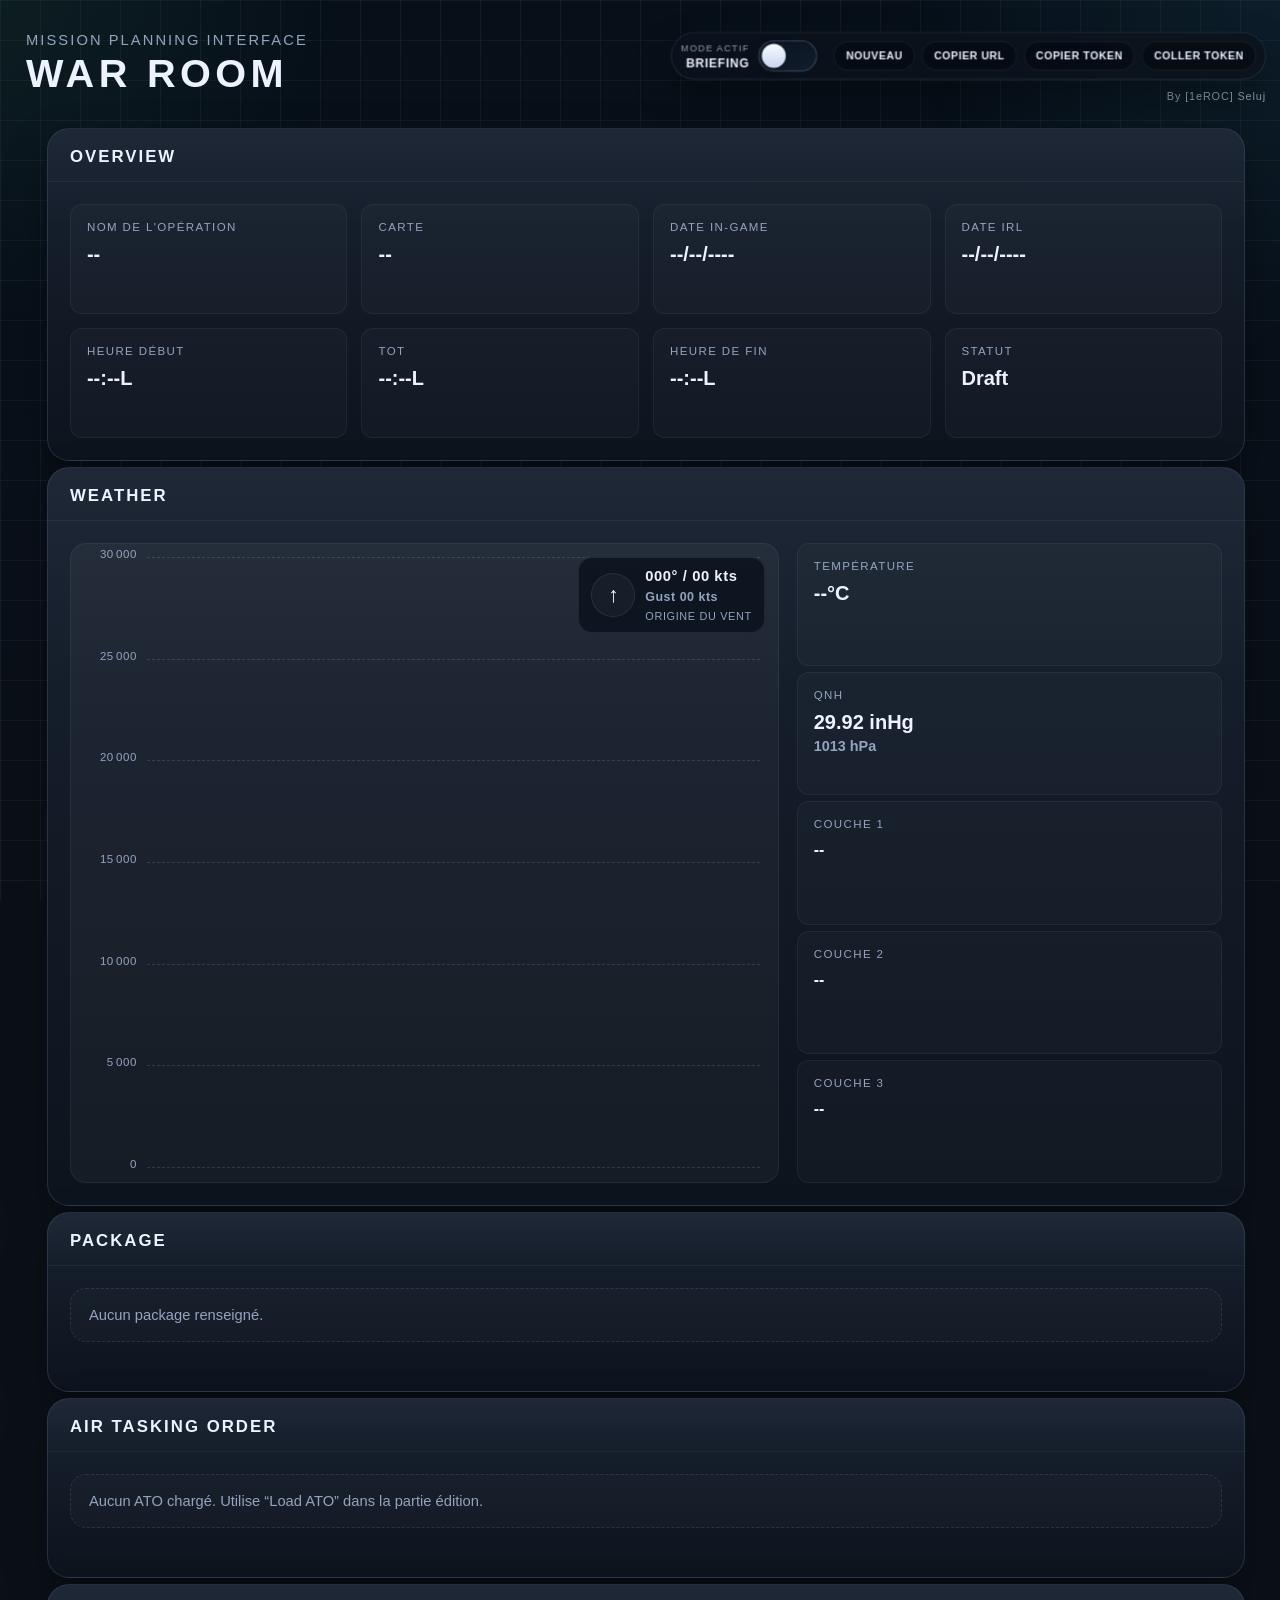
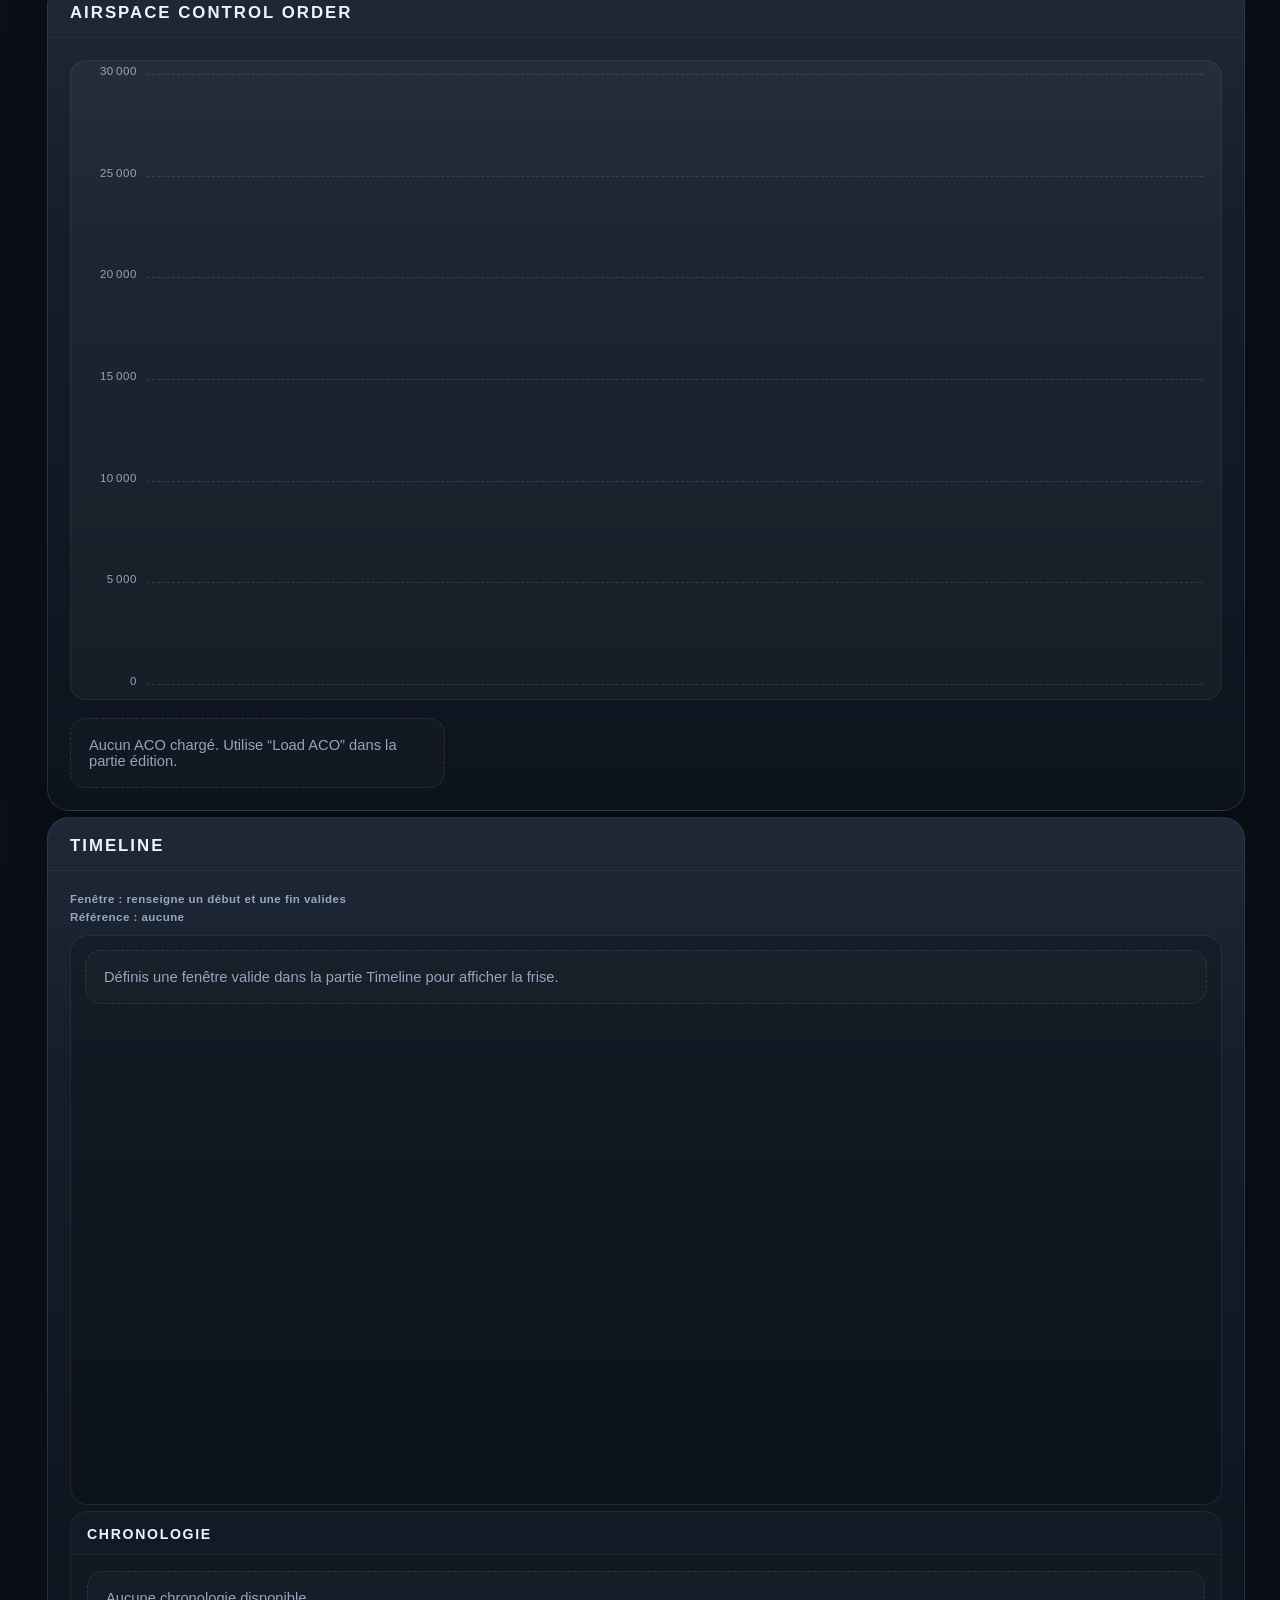
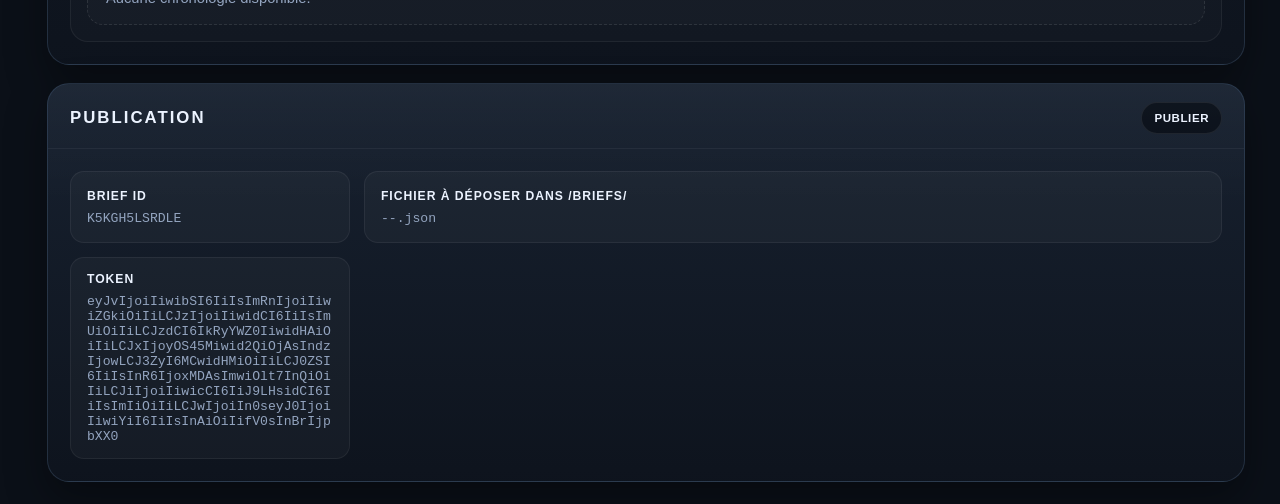
==== index.html @ 5726f850 "Update index.html" ====
<!DOCTYPE html>
<html lang="fr">
<head>
  <meta charset="UTF-8" />
  <meta name="viewport" content="width=device-width, initial-scale=1.0" />
  <title>WAR ROOM</title>
  <link rel="stylesheet" href="style.css" />
</head>
<body>
  <div class="app-shell mode-briefing" id="appShell">
    <header class="topbar">
      <div class="title-wrap">
        <p class="subtitle">Mission Planning Interface</p>
        <h1 class="title">WAR ROOM</h1>
      </div>

      <div class="mode-panel-wrap">
        <div class="mode-panel">
          <div class="mode-text">
            <span class="mode-label">Mode actif</span>
            <span class="mode-value" id="modeValue">Briefing</span>
          </div>

          <button
            id="modeSwitch"
            class="switch"
            type="button"
            aria-label="Basculer entre le mode briefing et le mode édition"
            aria-pressed="false"
          ></button>

          <div class="mode-actions">
            <button id="newBriefBtn" class="action-btn" type="button">Nouveau</button>
            <button id="copyUrlBtn" class="action-btn" type="button">Copier URL</button>
            <button id="copyTokenBtn" class="action-btn" type="button">Copier Token</button>
            <button id="pasteTokenBtn" class="action-btn" type="button">Coller Token</button>
          </div>
        </div>
        <div class="mode-credit">By [1eROC] Seluj</div>
      </div>
    </header>

    <main class="workspace">
      <section class="layout-stack">
        <article class="card">
          <div class="card-header">
            <h2 class="card-title">Overview</h2>
          </div>
          <div class="card-body">
            <div class="overview-grid">
              <div class="mini-card"><div class="mini-label">Nom de l'opération</div><div class="mini-value" id="opNameView">--</div></div>
              <div class="mini-card"><div class="mini-label">Carte</div><div class="mini-value" id="mapView">--</div></div>
              <div class="mini-card"><div class="mini-label">Date In-game</div><div class="mini-value" id="dateGameView">--/--/----</div></div>
              <div class="mini-card"><div class="mini-label">Date IRL</div><div class="mini-value" id="dateIrlView">--/--/----</div></div>
              <div class="mini-card"><div class="mini-label">Heure début</div><div class="mini-value" id="startView">--:--L</div></div>
              <div class="mini-card"><div class="mini-label">TOT</div><div class="mini-value" id="totView">--:--L</div></div>
              <div class="mini-card"><div class="mini-label">Heure de fin</div><div class="mini-value" id="endView">--:--L</div></div>
              <div class="mini-card"><div class="mini-label">Statut</div><div class="mini-value" id="statusView">Draft</div></div>
            </div>
          </div>
        </article>

        <article class="card weather-card">
          <div class="card-header">
            <h2 class="card-title">Weather</h2>
          </div>
          <div class="card-body weather-card-body">
            <div class="weather-layout">
              <div class="weather-graph-card">
                <div class="weather-graph-wrap">
                  <div class="wind-badge">
                    <div class="wind-arrow-wrap"><div class="wind-arrow" id="windArrowView">↑</div></div>
                    <div class="wind-data">
                      <div class="wind-main"><span id="windDirView">000</span>° / <span id="windSpeedView">00</span> kts</div>
                      <div class="wind-gust">Gust <span id="windGustView">00</span> kts</div>
                      <div class="wind-sub">Origine du vent</div>
                    </div>
                  </div>

                  <div class="weather-graph">
                    <div class="altitude-axis" id="altitudeAxis"></div>
                    <div class="cloud-layer few" id="cloudLayer1"></div>
                    <div class="cloud-layer sct" id="cloudLayer2"></div>
                    <div class="cloud-layer bkn" id="cloudLayer3"></div>
                  </div>
                </div>
              </div>

              <div class="weather-stats-grid">
                <div class="mini-card"><div class="mini-label">Température</div><div class="mini-value"><span id="tempView">--</span>°C</div></div>
                <div class="mini-card">
                  <div class="mini-label">QNH</div>
                  <div class="mini-value qnh-stack">
                    <span><span id="qnhInHgView">29.92</span> inHg</span>
                    <span class="mini-subvalue"><span id="qnhHpaView">1013</span> hPa</span>
                  </div>
                </div>
                <div class="mini-card"><div class="mini-label">Couche 1</div><div class="mini-value weather-layer-read" id="layer1Summary">--</div></div>
                <div class="mini-card"><div class="mini-label">Couche 2</div><div class="mini-value weather-layer-read" id="layer2Summary">--</div></div>
                <div class="mini-card"><div class="mini-label">Couche 3</div><div class="mini-value weather-layer-read" id="layer3Summary">--</div></div>
              </div>
            </div>
          </div>
        </article>

        <article class="card package-card">
          <div class="card-header">
            <h2 class="card-title">Package</h2>
          </div>
          <div class="card-body">
            <div class="package-grid" id="packagesView"></div>
          </div>
        </article>

        <article class="card ato-card-shell">
          <div class="card-header">
            <h2 class="card-title">Air Tasking Order</h2>
          </div>
          <div class="card-body">
            <div class="ato-grid" id="atoView"></div>
          </div>
        </article>

        <article class="card aco-card-shell">
          <div class="card-header">
            <h2 class="card-title">Airspace Control Order</h2>
          </div>
          <div class="card-body">
            <div class="aco-layout aco-layout-stacked">
              <div class="aco-graph-card aco-graph-card-full">
                <div class="aco-graph-wrap">
                  <div class="aco-graph">
                    <div class="altitude-axis" id="acoAltitudeAxis"></div>
                    <div class="aco-lanes" id="acoLanes"></div>
                  </div>
                </div>
              </div>
              <div class="aco-cards-grid" id="acoCardsView"></div>
            </div>
          </div>
        </article>

        <article class="card timeline-card-shell">
          <div class="card-header">
            <h2 class="card-title">Timeline</h2>
          </div>
          <div class="card-body">
            <div class="timeline-view-stack">
              <div class="timeline-view-topbar">
                <div class="timeline-view-title-wrap">
                  <div class="timeline-view-subtitle" id="timelineViewWindow">Fenêtre : --:--L → --:--L</div>
                  <div class="timeline-view-ref" id="timelineRefView">Référence : aucune</div>
                </div>
              </div>

              <div class="timeline-shell" id="timelineShell">
                <div class="timeline-canvas" id="timelineCanvas"></div>
              </div>

              <div class="timeline-list-card">
                <div class="timeline-list-header">
                  <h3 class="timeline-list-title">Chronologie</h3>
                </div>
                <div class="timeline-list" id="timelineListView"></div>
              </div>
            </div>
          </div>
        </article>
      </section>

      <section class="layout-stack editor-panel">
        <article class="card">
          <div class="card-header">
            <h2 class="card-title">Overview</h2>
          </div>
          <div class="card-body">
            <div class="overview-grid">
              <div class="mini-card"><div class="mini-label">Nom de l'opération</div><input id="opNameInput" type="text" /></div>
              <div class="mini-card"><div class="mini-label">Carte</div><input id="mapInput" type="text" /></div>
              <div class="mini-card"><div class="mini-label">Date In-game</div><input id="dateGameInput" type="date" /></div>
              <div class="mini-card"><div class="mini-label">Date IRL</div><input id="dateIrlInput" type="date" /></div>
              <div class="mini-card"><div class="mini-label">Heure début</div><input id="startInput" type="text" inputmode="numeric" maxlength="4" placeholder="HHMM" /></div>
              <div class="mini-card"><div class="mini-label">TOT</div><input id="totInput" type="text" inputmode="numeric" maxlength="4" placeholder="HHMM" /></div>
              <div class="mini-card"><div class="mini-label">Heure de fin</div><input id="endInput" type="text" inputmode="numeric" maxlength="4" placeholder="HHMM" /></div>
              <div class="mini-card">
                <div class="mini-label">Statut</div>
                <select id="statusInput">
                  <option value="Draft">Draft</option>
                  <option value="Ready">Ready</option>
                  <option value="Review">Review</option>
                </select>
              </div>
            </div>
          </div>
        </article>

        <article class="card">
          <div class="card-header">
            <h2 class="card-title">Weather</h2>
          </div>
          <div class="card-body">
            <div class="weather-editor-grid">
              <div class="mini-card"><div class="mini-label">Température °C</div><input id="tempInput" type="number" placeholder="15" /></div>
              <div class="mini-card"><div class="mini-label">QNH inHg</div><input id="qnhInput" type="number" step="0.01" placeholder="29.92" /></div>
              <div class="mini-card"><div class="mini-label">Vent origine °</div><input id="windDirInput" type="number" min="0" max="360" placeholder="270" /></div>
              <div class="mini-card"><div class="mini-label">Vent kts</div><input id="windSpeedInput" type="number" min="0" placeholder="12" /></div>
              <div class="mini-card"><div class="mini-label">Rafales kts</div><input id="windGustInput" type="number" min="0" placeholder="18" /></div>
            </div>

            <div class="weather-layers-editor">
              <div class="weather-layer-block">
                <div class="weather-layer-title">Couche 1</div>
                <div class="weather-layer-grid">
                  <div class="mini-card"><div class="mini-label">Type</div><select id="layer1TypeInput"><option value="">--</option><option value="FEW">FEW</option><option value="SCT">SCT</option><option value="BKN">BKN</option><option value="OVC">OVC</option></select></div>
                  <div class="mini-card"><div class="mini-label">Plancher ft</div><input id="layer1BaseInput" type="number" min="0" step="100" placeholder="3000" /></div>
                  <div class="mini-card"><div class="mini-label">Plafond ft</div><input id="layer1TopInput" type="number" min="0" step="100" placeholder="5000" /></div>
                </div>
              </div>

              <div class="weather-layer-block">
                <div class="weather-layer-title">Couche 2</div>
                <div class="weather-layer-grid">
                  <div class="mini-card"><div class="mini-label">Type</div><select id="layer2TypeInput"><option value="">--</option><option value="FEW">FEW</option><option value="SCT">SCT</option><option value="BKN">BKN</option><option value="OVC">OVC</option></select></div>
                  <div class="mini-card"><div class="mini-label">Plancher ft</div><input id="layer2BaseInput" type="number" min="0" step="100" placeholder="8000" /></div>
                  <div class="mini-card"><div class="mini-label">Plafond ft</div><input id="layer2TopInput" type="number" min="0" step="100" placeholder="15000" /></div>
                </div>
              </div>

              <div class="weather-layer-block">
                <div class="weather-layer-title">Couche 3</div>
                <div class="weather-layer-grid">
                  <div class="mini-card"><div class="mini-label">Type</div><select id="layer3TypeInput"><option value="">--</option><option value="FEW">FEW</option><option value="SCT">SCT</option><option value="BKN">BKN</option><option value="OVC">OVC</option></select></div>
                  <div class="mini-card"><div class="mini-label">Plancher ft</div><input id="layer3BaseInput" type="number" min="0" step="100" placeholder="17000" /></div>
                  <div class="mini-card"><div class="mini-label">Plafond ft</div><input id="layer3TopInput" type="number" min="0" step="100" placeholder="19000" /></div>
                </div>
              </div>
            </div>
          </div>
        </article>

        <article class="card">
          <div class="card-header card-header-split">
            <h2 class="card-title">Package</h2>
            <button id="addPackageBtn" class="action-btn" type="button">Ajouter package</button>
          </div>
          <div class="card-body">
            <div class="package-editor-stack" id="packagesEditor"></div>
          </div>
        </article>

        <article class="card">
          <div class="card-header card-header-split">
            <h2 class="card-title">Air Tasking Order</h2>
            <button id="loadAtoBtn" class="action-btn" type="button">Load Air Tasking Order</button>
          </div>
          <div class="card-body">
            <div class="ato-editor-stack" id="atoEditor"></div>
          </div>
        </article>

        <article class="card">
          <div class="card-header card-header-split">
            <h2 class="card-title">Airspace Control Order</h2>
            <button id="loadAcoBtn" class="action-btn" type="button">Load Airspace Control Order</button>
          </div>
          <div class="card-body">
            <div class="aco-editor-stack" id="acoEditor"></div>
          </div>
        </article>

        <article class="card">
          <div class="card-header">
            <h2 class="card-title">Timeline</h2>
          </div>
          <div class="card-body">
            <div class="timeline-editor-stack">
              <div class="timeline-editor-settings">
                <div class="mini-card">
                  <div class="mini-label">Heure début frise</div>
                  <input id="timelineStartInput" type="text" inputmode="numeric" maxlength="4" placeholder="HHMM" />
                </div>
                <div class="mini-card">
                  <div class="mini-label">Heure fin frise</div>
                  <input id="timelineEndInput" type="text" inputmode="numeric" maxlength="4" placeholder="HHMM" />
                </div>
                <div class="mini-card">
                  <div class="mini-label">Zoom %</div>
                  <input id="timelineZoomInput" type="number" min="60" max="220" step="10" placeholder="100" />
                </div>
              </div>

              <div class="timeline-editor-help">
                Les packages sont récupérés automatiquement depuis la section <strong>Package</strong>. Ici tu ne renseignes que les actions, leur horaire, et l’action de référence <strong>T-0</strong>.
              </div>

              <div class="timeline-editor-packages" id="timelineEditor"></div>
            </div>
          </div>
        </article>
      </section>

      <section class="token-strip">
        <article class="card token-card">
          <div class="card-header card-header-split">
            <h2 class="card-title">Publication</h2>
            <button id="publishBriefBtn" class="action-btn" type="button">Publier</button>
          </div>
          <div class="card-body">
            <div class="token-publish-grid">
              <div class="token-box">
                <strong>Brief ID</strong>
                <span id="shortTokenPreview">--</span>
              </div>

              <div class="token-box">
                <strong>Fichier à déposer dans /briefs/</strong>
                <span id="briefFilePreview">--.json</span>
              </div>

              <div class="token-box token-box-full">
                <strong>Token</strong>
                <span id="longTokenPreview">--</span>
              </div>
            </div>
          </div>
        </article>
      </section>
    </main>
  </div>

  <script src="war-room.js" defer></script>
</body>
</html>
---- style.css ----
:root{
  --bg:#0b1018;
  --card:linear-gradient(180deg,rgba(24,34,49,.98),rgba(14,20,30,.98));
  --border:rgba(135,169,214,.18);
  --border-strong:rgba(135,169,214,.35);
  --text:#ecf3ff;
  --muted:#93a4bf;
  --accent:#57c7ff;
  --success:#7df0b7;
  --danger:#ff8c8c;
  --warning:#ffd36a;
  --shadow:0 18px 40px rgba(0,0,0,.35);
  --radius-xl:22px;
  --radius-lg:16px;
  --header-h:88px;
  --grid-gap:18px;
  font-family:Inter,"Segoe UI",Roboto,Helvetica,Arial,sans-serif
}

*{box-sizing:border-box}

html,
body{
  margin:0;
  min-height:100%;
  color:var(--text);
  overflow-anchor:none;
  background-color:#0b1018;
}

body{
  position:relative;
  padding:22px;
  background-image:
    linear-gradient(rgba(255,255,255,.045) 1px, transparent 1px),
    linear-gradient(90deg, rgba(255,255,255,.045) 1px, transparent 1px),
    linear-gradient(180deg,#071019 0,#0b1018 100%);
  background-size:
    40px 40px,
    40px 40px,
    100% 100%;
  background-position:
    0 0,
    0 0,
    0 0;
  background-attachment:fixed;
}

body::before{
  content:"";
  position:fixed;
  inset:0;
  pointer-events:none;
  z-index:0;
  background:
    radial-gradient(circle at top right, rgba(87,199,255,.08), transparent 24%),
    radial-gradient(circle at top left, rgba(109,246,190,.06), transparent 22%);
}

.app-shell{
  position:relative;
  z-index:1;
  width:min(1680px,calc(100vw - 32px));
  margin:0 auto;
  min-height:calc(100vh - 44px);
  display:grid;
  grid-template-rows:auto 1fr;
  gap:18px
}

.topbar{
  min-height:var(--header-h);
  display:grid;
  grid-template-columns:minmax(0,1fr) auto;
  align-items:start;
  gap:20px;
  padding:10px 4px 2px;
  width:min(1520px,100%);
  margin:0 auto
}

.title-wrap,
.weather-layer-block,
.weather-layers-editor,
.layout-stack,
.package-editor-stack,
.ato-grid,
.ato-editor-stack,
.aco-stats-grid,
.aco-editor-stack,
.weather-stats-grid,
.mode-panel-wrap,
.wind-data,
.qnh-stack,
.aco-summary-body,
.ato-view-title-wrap,
.ato-editor-title-wrap,
.aco-editor-title-wrap,
.timeline-view-stack,
.timeline-editor-stack,
.timeline-editor-packages{
  display:grid;
  gap:6px
}

.title-wrap,
.layout-stack,
.editor-panel,
.workspace>.layout-stack,
.editor-panel>.card,
.workspace>.layout-stack>.card{
  align-content:start
}

.subtitle{
  margin:0;
  color:var(--muted);
  font-size:clamp(.78rem,.72rem + .25vw,.98rem);
  letter-spacing:.14em;
  text-transform:uppercase
}

.title{
  margin:0;
  font-size:clamp(1.9rem,1.2rem + 1.6vw,3.2rem);
  font-weight:800;
  letter-spacing:.11em;
  text-transform:uppercase;
  line-height:1;
  overflow-wrap:anywhere
}

.mode-panel-wrap{
  display:grid;
  gap:6px;
  align-items:end;
  justify-items:end;
}

.mode-credit{
  width:100%;
  text-align:right;
  font-size:.68rem;
  letter-spacing:.08em;
  color:rgba(236,243,255,.62);
  padding-right:0;
}

.mode-panel{
  display:flex;
  align-items:center;
  gap:10px;
  flex-wrap:wrap;
  justify-content:flex-end;
  padding:8px 10px;
  border:1px solid var(--border);
  border-radius:999px;
  background:rgba(12,18,28,.78);
  box-shadow:var(--shadow);
  backdrop-filter:blur(10px);
  transform:scale(.92);
  transform-origin:top right;
  transition:.18s
}

.app-shell.mode-edit .mode-panel{
  background:rgba(87,199,255,.08);
  border-color:rgba(87,199,255,.3);
  box-shadow:0 18px 40px rgba(0,0,0,.35),0 0 0 1px rgba(87,199,255,.08)
}

.mode-text{
  display:flex;
  flex-direction:column;
  align-items:flex-end;
  gap:3px
}

.mode-label,
.mini-label,
.weather-layer-title,
.package-players-title,
.ato-section-title,
.aco-summary-label,
.ato-meta-label,
.ato-data-label,
.timeline-small-label{
  color:var(--muted);
  text-transform:uppercase
}

.mode-label{
  font-size:.62rem;
  letter-spacing:.14em
}

.mode-value{
  font-size:.82rem;
  font-weight:700;
  letter-spacing:.06em;
  text-transform:uppercase
}

.switch{
  position:relative;
  flex:0 0 auto;
  width:64px;
  height:34px;
  cursor:pointer;
  border:1px solid var(--border-strong);
  border-radius:999px;
  background:linear-gradient(180deg,#0e1623,#101d2d);
  box-shadow:inset 0 0 0 1px rgba(255,255,255,.02);
  transition:.18s
}

.switch:before{
  content:"";
  position:absolute;
  top:3px;
  left:3px;
  width:26px;
  height:26px;
  border-radius:50%;
  background:linear-gradient(180deg,#f8fbff,#c8d8ef);
  box-shadow:0 8px 18px rgba(0,0,0,.28);
  transition:transform .18s
}

.switch.active{
  background:linear-gradient(180deg,rgba(125,240,183,.4),rgba(125,240,183,.18));
  border-color:rgba(125,240,183,.6);
  box-shadow:0 0 0 2px rgba(125,240,183,.15)
}

.switch.active:before{transform:translateX(30px)}

.mode-actions{
  display:flex;
  align-items:center;
  gap:8px;
  flex-wrap:wrap;
  margin-left:8px
}

.action-btn{
  border:1px solid rgba(255,255,255,.08);
  background:rgba(6,12,20,.82);
  color:var(--text);
  border-radius:999px;
  padding:9px 12px;
  font:inherit;
  font-size:.72rem;
  font-weight:700;
  letter-spacing:.05em;
  text-transform:uppercase;
  cursor:pointer;
  white-space:nowrap;
  transition:.14s
}

.action-btn:hover{
  border-color:rgba(87,199,255,.35);
  transform:translateY(-1px)
}

.action-btn.success{
  border-color:rgba(125,240,183,.4);
  background:rgba(125,240,183,.1);
  color:var(--success)
}

.action-btn.error{
  border-color:rgba(255,140,140,.4);
  background:rgba(255,140,140,.1);
  color:var(--danger)
}

.remove-btn{border-color:rgba(255,140,140,.18)}
.remove-btn:hover{border-color:rgba(255,140,140,.38)}

.workspace{
  display:grid;
  grid-template-columns:1fr;
  gap:var(--grid-gap);
  width:min(1600px,96%);
  margin:0 auto;
  align-items:start;
  overflow-anchor:none
}

.app-shell.mode-edit .workspace{
  grid-template-columns:1fr 1fr;
  align-items:stretch
}

.editor-panel{
  display:none;
  overflow-anchor:none
}

.app-shell.mode-edit .editor-panel{display:grid}
.token-strip{grid-column:1 / -1;width:100%}

.card,
.package-item,
.ato-view-card,
.ato-editor-card,
.aco-summary-card,
.aco-editor-card,
.package-editor-card,
.timeline-package-editor,
.timeline-list-item{
  position:relative;
  overflow:hidden;
  border:1px solid rgba(255,255,255,.06);
  background:rgba(255,255,255,.03)
}

.card{
  min-height:180px;
  background:var(--card);
  border-color:var(--border);
  border-radius:var(--radius-xl);
  box-shadow:var(--shadow)
}

.card:after{
  content:"";
  position:absolute;
  inset:0;
  pointer-events:none;
  background:linear-gradient(180deg,rgba(255,255,255,.03),transparent 30%)
}

.card-header,
.ato-view-head,
.ato-editor-head,
.aco-editor-head,
.package-editor-head,
.aco-summary-head,
.ato-section-header,
.package-players-header,
.package-head,
.timeline-list-header{
  display:flex;
  justify-content:space-between;
  gap:12px
}

.card-header{
  align-items:center;
  padding:18px 22px 14px;
  border-bottom:1px solid rgba(255,255,255,.05)
}

.card-title{
  margin:0;
  font-size:1.05rem;
  font-weight:800;
  letter-spacing:.12em;
  text-transform:uppercase
}

.card-body{padding:22px}

.overview-grid{
  display:grid;
  grid-template-columns:repeat(4,minmax(0,1fr));
  gap:14px
}

.mini-card,
.ato-meta-box,
.ato-data-item,
.aco-summary-item,
.timeline-stat-pill{
  border-radius:12px;
  background:rgba(255,255,255,.025);
  border:1px solid rgba(255,255,255,.05)
}

.mini-card{
  min-height:110px;
  padding:16px
}

.mini-label{
  margin-bottom:10px;
  font-size:.72rem;
  letter-spacing:.12em
}

.mini-value{
  font-size:1.25rem;
  font-weight:800;
  line-height:1.1;
  word-break:break-word
}

.mini-subvalue{
  font-size:.9rem;
  font-weight:600;
  color:var(--muted)
}

.editor-panel .mini-card{
  display:flex;
  flex-direction:column;
  gap:8px;
  padding:14px
}

.editor-panel .mini-card :is(input,select,textarea){
  width:100%;
  padding:10px 12px;
  border:1px solid rgba(255,255,255,.08);
  border-radius:10px;
  background:rgba(6,12,20,.82);
  color:var(--text);
  font:inherit;
  outline:none;
  transition:.14s
}

.editor-panel .mini-card :is(input,select,textarea):focus{
  border-color:rgba(87,199,255,.45);
  box-shadow:0 0 0 4px rgba(87,199,255,.12)
}

.editor-panel .mini-card input[type="date"]::-webkit-calendar-picker-indicator{
  filter:invert(1) opacity(.72);
  cursor:pointer
}

/* publication */
.token-card{min-height:auto}

.token-publish-grid{
  display:grid;
  grid-template-columns:280px minmax(0,1fr);
  gap:14px;
  align-items:start
}

.token-box{
  padding:14px 16px;
  border-radius:14px;
  background:rgba(255,255,255,.03);
  border:1px solid rgba(255,255,255,.06);
  color:var(--muted);
  font-size:.82rem;
  font-family:ui-monospace,SFMono-Regular,Menlo,Monaco,Consolas,monospace;
  overflow-wrap:anywhere;
  word-break:break-word;
  min-height:72px;
  display:flex;
  flex-direction:column;
  gap:8px;
  justify-content:center
}

.token-box strong{
  color:var(--text);
  font-family:Inter,"Segoe UI",Roboto,Helvetica,Arial,sans-serif;
  font-weight:700;
  font-size:.76rem;
  letter-spacing:.08em;
  text-transform:uppercase
}

/* weather */
.weather-card,
.weather-card .card-body,
.weather-card-body,
.weather-graph-card,
.aco-graph-card{
  min-height:100%
}

.weather-layout{
  display:grid;
  grid-template-columns:minmax(0,1.25fr) minmax(320px,.75fr);
  gap:18px;
  align-items:stretch
}

.weather-graph-wrap,
.aco-graph-wrap{
  position:relative;
  min-height:0;
  width:100%
}

.weather-graph,
.aco-graph{
  position:relative;
  width:100%;
  min-height:640px;
  padding-left:76px;
  padding-right:18px;
  border-radius:var(--radius-lg);
  background:linear-gradient(180deg,rgba(255,255,255,.02),rgba(255,255,255,.01)),rgba(255,255,255,.025);
  border:1px solid rgba(255,255,255,.06);
  overflow:hidden
}

.altitude-axis{
  position:absolute;
  inset:14px 18px
}

.alt-line{
  position:absolute;
  left:58px;
  right:0;
  border-top:1px dashed rgba(255,255,255,.12)
}

.alt-line span{
  position:absolute;
  left:-58px;
  top:-10px;
  width:48px;
  text-align:right;
  color:var(--muted);
  font-size:.72rem;
  letter-spacing:.05em
}

.cloud-layer{
  position:absolute;
  left:88px;
  right:18px;
  display:none;
  border-radius:10px;
  border:1px solid rgba(255,255,255,.14);
  overflow:hidden;
  background-color:rgba(255,255,255,.03)
}

.cloud-layer:before,
.package-item:before,
.package-editor-card:before,
.ato-view-card:before,
.ato-editor-card:before,
.aco-summary-card:before,
.aco-editor-card:before,
.aco-block:before,
.timeline-package-editor:before,
.timeline-list-item:before{
  content:"";
  position:absolute
}

.cloud-layer:before{inset:0}
.cloud-layer.few:before{background:repeating-linear-gradient(-45deg,rgba(235,243,255,.25) 0 3px,transparent 1px 22px)}
.cloud-layer.sct:before{background:repeating-linear-gradient(-45deg,rgba(235,243,255,.35) 0 5px,transparent 2px 16px)}
.cloud-layer.bkn:before{background:repeating-linear-gradient(-45deg,rgba(235,243,255,.45) 0 7px,transparent 5px 14px)}
.cloud-layer.ovc:before{background:repeating-linear-gradient(-45deg,rgba(235,243,255,.65) 0 9px,transparent 9px 13px)}

.wind-badge{
  position:absolute;
  top:14px;
  right:14px;
  z-index:3;
  display:flex;
  align-items:center;
  gap:10px;
  padding:10px 12px;
  border-radius:14px;
  background:rgba(7,16,25,.76);
  border:1px solid rgba(255,255,255,.08);
  backdrop-filter:blur(8px)
}

.wind-arrow-wrap{
  width:44px;
  height:44px;
  display:grid;
  place-items:center;
  border-radius:50%;
  background:rgba(255,255,255,.04);
  border:1px solid rgba(255,255,255,.08)
}

.wind-arrow{
  font-size:1.35rem;
  line-height:1;
  transform:rotate(0);
  transition:transform .18s
}

.wind-main{
  font-size:.92rem;
  font-weight:800;
  letter-spacing:.04em
}

.wind-gust{
  font-size:.78rem;
  font-weight:700;
  letter-spacing:.04em;
  color:var(--muted)
}

.wind-sub{
  font-size:.68rem;
  color:var(--muted);
  letter-spacing:.06em;
  text-transform:uppercase
}

.weather-layer-read{
  font-size:1rem;
  line-height:1.25
}

.weather-editor-grid{
  display:grid;
  grid-template-columns:repeat(auto-fit,minmax(180px,1fr));
  gap:14px;
  margin-bottom:18px
}

.weather-layer-title,
.package-players-title,
.ato-section-title{
  font-size:.82rem;
  font-weight:800;
  letter-spacing:.12em
}

.weather-layer-grid,
.package-editor-grid,
.ato-editor-grid,
.aco-editor-grid{
  display:grid;
  gap:14px
}

.weather-layer-grid{grid-template-columns:repeat(3,minmax(0,1fr))}
.package-editor-grid,
.ato-editor-grid,
.aco-editor-grid{grid-template-columns:repeat(2,minmax(0,1fr))}

/* package */
.package-grid{
  display:grid;
  grid-template-columns:repeat(auto-fit,minmax(270px,1fr));
  gap:16px
}

.package-empty,
.ato-empty,
.aco-empty,
.timeline-empty{
  padding:18px;
  border-radius:var(--radius-lg);
  border:1px dashed rgba(255,255,255,.1);
  background:rgba(255,255,255,.02);
  color:var(--muted);
  font-size:.92rem
}

.package-item{
  min-height:220px;
  padding:18px 18px 18px 22px;
  border-radius:18px
}

.package-item:before,
.package-editor-card:before,
.ato-view-card:before,
.ato-editor-card:before,
.aco-summary-card:before,
.aco-editor-card:before,
.timeline-package-editor:before,
.timeline-list-item:before{
  inset:0 auto 0 0;
  width:5px;
  background:var(--package-color,var(--accent))
}

.package-head{
  align-items:flex-start;
  margin-bottom:10px
}

.package-name,
.ato-view-title,
.ato-editor-title,
.aco-summary-title,
.aco-editor-title{
  margin:0;
  font-weight:800;
  line-height:1.05;
  letter-spacing:.08em;
  text-transform:uppercase
}

.package-name{
  font-size:1.3rem;
  letter-spacing:.06em
}

.package-task,
.aco-summary-task,
.ato-section-tag,
.timeline-t0-badge,
.timeline-lock-badge{
  border-radius:999px;
  font-weight:800;
  text-transform:uppercase;
  white-space:nowrap
}

.package-task,
.aco-summary-task{
  padding:6px 10px;
  font-size:.68rem;
  letter-spacing:.1em;
  color:#071019;
  background:var(--package-color,var(--accent))
}

.package-meta,
.package-editor-summary,
.ato-view-subtitle,
.ato-editor-subtitle,
.aco-editor-subtitle,
.timeline-view-subtitle,
.timeline-view-ref{
  color:var(--muted);
  font-size:.72rem;
  font-weight:700;
  letter-spacing:.04em
}

.package-meta{
  margin-bottom:12px;
  font-size:.82rem
}

.package-crew{
  display:grid;
  gap:6px;
  margin-bottom:14px
}

.package-leader,
.ato-data-value,
.aco-summary-value,
.ato-meta-value{
  font-weight:800
}

.package-leader{font-size:.92rem}
.package-member{font-size:.88rem;color:rgba(236,243,255,.88)}

.package-footer{
  margin-top:auto;
  padding-top:12px;
  border-top:1px solid rgba(255,255,255,.06);
  font-size:.82rem;
  color:var(--muted);
  font-weight:700;
  letter-spacing:.04em
}

.package-editor-card{
  padding:18px;
  border-radius:var(--radius-lg)
}

.package-editor-head{
  align-items:center;
  justify-content:space-between;
  gap:14px;
  margin-bottom:14px;
  padding:2px 2px 10px;
  border-bottom:1px solid rgba(255,255,255,.06)
}

.package-editor-title,
.ato-view-title-row,
.ato-editor-title-row,
.aco-editor-title-row{
  display:flex;
  align-items:center;
  gap:10px;
  min-width:0;
  flex-wrap:wrap
}

.package-color-dot,
.ato-color-badge{
  width:14px;
  height:14px;
  border-radius:50%;
  background:var(--package-color,var(--accent));
  box-shadow:0 0 0 3px rgba(255,255,255,.06);
  flex:0 0 auto
}

.package-color-btn{
  border:none;
  cursor:pointer;
  padding:0
}

.package-color-btn:hover{transform:scale(1.08)}

.package-color-btn:focus{
  outline:none;
  box-shadow:0 0 0 3px rgba(87,199,255,.18),0 0 0 6px rgba(255,255,255,.04)
}

.package-color-input{
  position:absolute;
  opacity:0;
  pointer-events:none;
  width:0;
  height:0
}

.package-editor-label{
  font-size:.9rem;
  font-weight:800;
  letter-spacing:.08em;
  text-transform:uppercase
}

.package-players-block{
  margin-top:16px;
  display:grid;
  gap:10px
}

.package-toggle-head,
.ato-toggle-head,
.aco-toggle-head,
.aco-summary-toggle{
  cursor:pointer;
  user-select:none
}

.package-toggle-head:hover,
.ato-toggle-head:hover,
.aco-toggle-head:hover,
.aco-summary-toggle:hover{
  background:rgba(255,255,255,.02);
  border-radius:12px
}

.package-toggle-head:focus,
.ato-toggle-head:focus,
.aco-toggle-head:focus,
.aco-summary-toggle:focus{
  outline:none;
  box-shadow:0 0 0 3px rgba(87,199,255,.18);
  border-radius:12px
}

.package-editor-content{display:grid}

.package-editor-card.is-collapsed .package-editor-content,
.ato-view-card.is-collapsed .ato-view-body,
.ato-editor-card.is-collapsed .ato-editor-body,
.aco-editor-card.is-collapsed .aco-editor-body,
.aco-summary-card.is-collapsed .aco-summary-body{
  display:none
}

.package-editor-card.is-collapsed,
.ato-view-card.is-collapsed,
.ato-editor-card.is-collapsed,
.aco-editor-card.is-collapsed,
.aco-summary-card.is-collapsed{
  min-height:auto
}

.package-editor-card.is-collapsed{padding-bottom:18px}

.package-collapse-indicator,
.ato-collapse-indicator,
.aco-collapse-indicator{
  font-size:1rem;
  font-weight:800;
  color:var(--muted);
  line-height:1;
  margin-left:8px;
  flex:0 0 auto
}

.package-head-left{
  display:flex;
  align-items:flex-start;
  gap:12px;
  min-width:0;
  flex:1 1 auto
}

.package-editor-title-wrap{
  display:grid;
  gap:4px;
  min-width:0
}

.package-editor-summary{
  color:var(--muted);
  font-size:.72rem;
  font-weight:700;
  letter-spacing:.04em;
  line-height:1.25;
  overflow:hidden;
  text-overflow:ellipsis;
  white-space:nowrap
}

.package-editor-toolbar{
  display:flex;
  align-items:center;
  gap:10px;
  flex-wrap:wrap;
  margin-top:14px
}

.package-editor-toolbar .action-btn{
  padding:8px 12px;
  font-size:.68rem
}

.package-editor-card.is-collapsed .package-editor-head{
  margin-bottom:0;
  padding-bottom:2px;
  border-bottom:none
}

.player-row{
  display:grid;
  grid-template-columns:72px 1fr auto;
  gap:10px;
  align-items:center
}

.player-index{
  color:var(--muted);
  font-size:.78rem;
  font-weight:700;
  letter-spacing:.08em;
  text-transform:uppercase
}

.player-remove-btn{padding:9px 12px}

/* ato */
.ato-view-card,
.ato-editor-card{
  border-radius:18px
}

.ato-view-head,
.ato-editor-head{
  align-items:flex-start;
  padding:14px 16px 12px 18px;
  border-bottom:1px solid rgba(255,255,255,.06);
  background:rgba(255,255,255,.015)
}

.ato-view-title,
.ato-editor-title{font-size:1.02rem}

.ato-head-left{
  display:flex;
  align-items:flex-start;
  gap:12px;
  min-width:0;
  flex:1 1 auto
}

.ato-head-meta{
  display:grid;
  grid-template-columns:repeat(3,minmax(88px,1fr));
  gap:8px;
  min-width:min(360px,100%)
}

.ato-meta-box{
  min-height:58px;
  padding:8px 10px
}

.ato-meta-label,
.aco-summary-label,
.ato-data-label{
  margin-bottom:6px;
  font-size:.62rem;
  letter-spacing:.12em;
  font-weight:700
}

.ato-meta-value{
  font-size:.82rem;
  line-height:1.18;
  word-break:break-word
}

.ato-view-body,
.ato-editor-body{
  padding:16px;
  display:grid;
  gap:14px
}

.ato-section{
  border-radius:14px;
  border:1px solid rgba(255,255,255,.06);
  background:rgba(255,255,255,.02);
  overflow:hidden
}

.ato-section-header{
  align-items:center;
  padding:12px 14px 10px;
  border-bottom:1px solid rgba(255,255,255,.05);
  background:rgba(255,255,255,.012)
}

.ato-section-title{
  margin:0;
  font-size:.78rem;
  letter-spacing:.14em
}

.ato-section-tag{
  padding:6px 10px;
  font-size:.62rem;
  letter-spacing:.1em;
  color:var(--muted);
  background:rgba(255,255,255,.04);
  border:1px solid rgba(255,255,255,.06)
}

.ato-section-body{padding:14px}

.ato-data-grid,
.aco-summary-grid{
  display:grid;
  gap:12px
}

.ato-data-grid{grid-template-columns:repeat(2,minmax(0,1fr))}
.ato-data-grid.three-col{grid-template-columns:repeat(3,minmax(0,1fr))}
.ato-data-grid.five-col{grid-template-columns:repeat(5,minmax(0,1fr))}

.ato-data-item{
  min-height:74px;
  padding:12px 14px
}

.ato-data-value{
  font-size:.92rem;
  line-height:1.28;
  color:rgba(236,243,255,.95);
  word-break:break-word
}

.ato-remarks-box{
  min-height:96px;
  padding:14px 16px;
  border-radius:12px;
  background:rgba(255,255,255,.025);
  border:1px solid rgba(255,255,255,.04);
  font-size:.92rem;
  line-height:1.45;
  color:rgba(236,243,255,.92);
  white-space:pre-wrap
}

.ato-editor-grid.three-col{grid-template-columns:repeat(3,minmax(0,1fr))}
.ato-editor-grid.five-col{grid-template-columns:repeat(5,minmax(0,1fr))}
.ato-editor-card .mini-card,
.aco-editor-card .mini-card{min-height:auto}
.ato-editor-card textarea{min-height:110px;resize:vertical}

/* aco */
.aco-layout{
  display:grid;
  gap:18px;
  align-items:start
}

.aco-layout-stacked{grid-template-columns:1fr}
.aco-graph-card-full{width:100%}

.aco-lanes{
  position:absolute;
  inset:14px 18px 14px 76px;
  pointer-events:none
}

.aco-lane{
  position:absolute;
  inset:0;
  min-width:0
}

.aco-block{
  position:absolute;
  left:0;
  right:0;
  min-height:30px;
  border-radius:12px;
  border:1px solid rgba(255,255,255,.28);
  background:linear-gradient(180deg,color-mix(in srgb,var(--package-color,var(--accent)) 42%,transparent),rgba(255,255,255,.04));
  box-shadow:inset 0 0 0 1px rgba(255,255,255,.06),0 10px 24px rgba(0,0,0,.18);
  overflow:hidden
}

.aco-block:before{
  inset:0 auto 0 0;
  width:4px;
  background:var(--package-color,var(--accent))
}

.aco-block-content{
  position:absolute;
  inset:0;
  padding:8px 10px 8px 14px;
  display:flex;
  flex-direction:column;
  justify-content:center;
  gap:4px
}

.aco-block-title,
.aco-block-subtitle{
  white-space:nowrap;
  overflow:hidden;
  text-overflow:ellipsis
}

.aco-block-title{
  font-size:.76rem;
  font-weight:900;
  letter-spacing:.08em;
  text-transform:uppercase;
  line-height:1.1
}

.aco-block-subtitle{
  font-size:.66rem;
  font-weight:700;
  color:rgba(236,243,255,.78);
  letter-spacing:.05em;
  line-height:1.15
}

.aco-block.is-thin .aco-block-content{
  flex-direction:row;
  align-items:center;
  justify-content:flex-start;
  gap:10px;
  padding-top:6px;
  padding-bottom:6px
}

.aco-block.is-thin .aco-block-title{
  flex:0 1 auto;
  max-width:45%
}

.aco-block.is-thin .aco-block-subtitle{flex:1 1 auto}

.aco-cards-grid{
  display:grid;
  grid-template-columns:repeat(3,minmax(0,1fr));
  gap:14px;
  align-items:start
}

.aco-summary-card{
  padding:16px 16px 16px 20px;
  border-radius:16px
}

.aco-summary-head{
  align-items:flex-start;
  margin-bottom:12px
}

.aco-summary-title,
.aco-editor-title{font-size:1rem}

.aco-summary-grid{
  grid-template-columns:repeat(2,minmax(0,1fr));
  gap:10px
}

.aco-summary-item{
  min-height:68px;
  padding:10px 12px
}

.aco-summary-value{
  font-size:.88rem;
  line-height:1.22;
  word-break:break-word
}

.aco-editor-head{
  align-items:center;
  padding:14px 16px 12px 18px;
  border-bottom:1px solid rgba(255,255,255,.06);
  background:rgba(255,255,255,.015)
}

.aco-editor-body{padding:16px}

/* timeline */
.timeline-view-topbar{
  display:flex;
  align-items:flex-start;
  justify-content:space-between;
  gap:14px;
  flex-wrap:wrap;
  margin-bottom:6px
}

.timeline-view-title-wrap{
  display:grid;
  gap:6px
}

.timeline-shell{
  border:1px solid rgba(255,255,255,.08);
  border-radius:18px;
  background:
    linear-gradient(180deg,rgba(255,255,255,.02),rgba(255,255,255,.01)),
    rgba(6,12,20,.52);
  overflow:auto;
  padding:14px
}

.timeline-canvas{
  position:relative;
  min-width:100%;
  min-height:540px
}

.timeline-axis-line{
  position:absolute;
  height:2px;
  border-radius:999px;
  background:linear-gradient(90deg,#314159,#465d82,#314159)
}

.timeline-axis-line-missiondeck{z-index:0}

.timeline-tick{
  position:absolute;
  width:1px;
  background:rgba(107,135,181,.18)
}

.timeline-tick-missiondeck{
  top:118px;
  bottom:0;
  z-index:0
}

.timeline-tick-label{
  position:absolute;
  left:50%;
  transform:translateX(-50%);
  white-space:nowrap
}

.timeline-tick-label-missiondeck{
  top:-18px;
  font-size:11px;
  color:#aab8cf;
  font-weight:700;
  background:rgba(10,16,25,.95);
  padding:2px 6px;
  border-radius:999px;
  border:1px solid rgba(66,84,112,.65)
}

.timeline-lane-label{
  position:absolute;
  font-size:12px;
  color:var(--muted);
  font-weight:700;
  letter-spacing:.04em;
  text-transform:uppercase;
  text-align:right;
  overflow:hidden;
  text-overflow:ellipsis;
  white-space:nowrap;
  pointer-events:none;
  opacity:.9
}

.timeline-event{
  position:absolute;
  width:176px;
  transform:translateX(-50%)
}

.timeline-event-below{z-index:3}

.timeline-event-time,
.timeline-event-delta{
  position:absolute;
  left:50%;
  transform:translateX(-50%);
  white-space:nowrap;
  z-index:4
}

.timeline-event-time{
  font-size:12px;
  font-weight:800;
  color:var(--text)
}

.timeline-event-delta{
  font-size:11px;
  color:var(--muted)
}

.timeline-event-stem{
  position:absolute;
  left:50%;
  width:2px;
  transform:translateX(-50%);
  border-radius:999px;
  opacity:.95;
  z-index:1;
  background:var(--package-color,var(--accent))
}

.timeline-event-card{
  position:relative;
  z-index:3;
  border-radius:16px;
  padding:10px 12px;
  background:rgba(17,23,35,.96);
  border:1px solid #263450;
  box-shadow:0 14px 28px rgba(0,0,0,.28)
}

.timeline-event-head{
  display:flex;
  align-items:center;
  gap:8px;
  margin-bottom:6px;
  min-width:0
}

.timeline-event-head-right{
  margin-left:auto;
  display:flex;
  align-items:center;
  gap:8px
}

.timeline-event-time-inline{
  font-size:11px;
  font-weight:800;
  color:var(--muted);
  letter-spacing:.05em;
  white-space:nowrap
}

.timeline-event-title{
  font-size:11px;
  font-weight:900;
  text-transform:uppercase;
  letter-spacing:.05em;
  color:var(--package-color,var(--accent));
  white-space:nowrap;
  overflow:hidden;
  text-overflow:ellipsis
}

.timeline-event-text{
  font-size:13px;
  line-height:1.35;
  color:var(--text);
  overflow-wrap:anywhere
}

.timeline-t0-badge,
.timeline-lock-badge{
  margin-left:auto;
  padding:2px 6px;
  border-radius:999px;
  font-size:10px;
  font-weight:800;
  white-space:nowrap;
  flex:0 0 auto
}

.timeline-t0-badge{
  color:#071019;
  background:var(--warning)
}

.timeline-lock-badge{
  color:#fde68a;
  background:rgba(250,204,21,.12);
  border:1px solid rgba(250,204,21,.2)
}

.timeline-t0-line{
  position:absolute;
  width:1px;
  border-left:1px dashed rgba(226,232,240,.30);
  z-index:1
}

.timeline-t0-line-missiondeck .timeline-t0-label{
  position:absolute;
  top:22px;
  left:50%;
  transform:translateX(-50%);
  padding:3px 8px;
  border-radius:999px;
  background:rgba(10,16,25,.95);
  border:1px solid rgba(113,128,150,.5);
  color:#e2e8f0;
  font-size:11px;
  font-weight:800;
  letter-spacing:.06em;
  white-space:nowrap
}

.timeline-t0-line .timeline-t0-label{
  width:8px;
  height:8px;
  background:#ffd36a;
  border-radius:50%;
  font-size:0;
  padding:0;
  border:none
}

.timeline-list-card{
  border-radius:18px;
  border:1px solid rgba(255,255,255,.06);
  background:rgba(255,255,255,.02);
  overflow:hidden
}

.timeline-list-header{
  display:flex;
  align-items:center;
  justify-content:space-between;
  gap:12px;
  padding:14px 16px 12px;
  border-bottom:1px solid rgba(255,255,255,.05)
}

.timeline-list-title{
  margin:0;
  font-size:.88rem;
  font-weight:800;
  letter-spacing:.12em;
  text-transform:uppercase
}

.timeline-list{
  display:grid;
  gap:10px;
  padding:16px
}

.timeline-list-item{
  position:relative;
  padding:12px 14px 12px 18px;
  border-radius:14px;
  background:rgba(255,255,255,.022);
  border:1px solid rgba(255,255,255,.06);
  overflow:hidden
}

.timeline-list-item::before{
  content:"";
  position:absolute;
  inset:0 auto 0 0;
  width:5px;
  background:var(--package-color,var(--accent))
}

.timeline-list-grid{
  display:grid;
  grid-template-columns:88px 82px 160px minmax(0,1fr) auto;
  gap:12px;
  align-items:center
}

.timeline-list-time{
  font-weight:900;
  letter-spacing:.04em
}

.timeline-list-delta{
  color:var(--muted);
  font-size:.78rem;
  font-weight:700
}

.timeline-list-package{
  font-size:.76rem;
  font-weight:900;
  text-transform:uppercase;
  letter-spacing:.08em;
  color:var(--package-color,var(--accent));
  white-space:nowrap;
  overflow:hidden;
  text-overflow:ellipsis
}

.timeline-list-text{
  font-size:.88rem;
  line-height:1.3;
  color:rgba(236,243,255,.95);
  overflow-wrap:anywhere
}

.timeline-editor-settings{
  display:grid;
  grid-template-columns:repeat(3,minmax(0,1fr));
  gap:14px;
  margin-bottom:12px
}

.timeline-editor-help{
  padding:14px 16px;
  border-radius:14px;
  border:1px solid rgba(255,255,255,.06);
  background:rgba(255,255,255,.02);
  color:var(--muted);
  font-size:.84rem;
  line-height:1.45
}

.timeline-package-editor{
  position:relative;
  padding:16px 16px 16px 20px;
  border-radius:16px;
  background:rgba(255,255,255,.022);
  border:1px solid rgba(255,255,255,.06);
  overflow:hidden
}

.timeline-package-editor::before{
  content:"";
  position:absolute;
  inset:0 auto 0 0;
  width:5px;
  background:var(--package-color,var(--accent))
}

.timeline-package-head{
  display:flex;
  align-items:flex-start;
  justify-content:space-between;
  gap:12px;
  margin-bottom:12px
}

.timeline-package-title-wrap{
  display:flex;
  align-items:center;
  gap:10px;
  min-width:0
}

.timeline-package-title{
  margin:0;
  font-size:.96rem;
  font-weight:900;
  letter-spacing:.08em;
  text-transform:uppercase;
  color:var(--package-color,var(--accent))
}

.timeline-package-subtitle{
  color:var(--muted);
  font-size:.74rem;
  font-weight:700;
  letter-spacing:.04em
}

.timeline-actions-stack{
  display:grid;
  gap:10px
}

.timeline-action-row{
  display:grid;
  grid-template-columns:110px minmax(0,1fr) 92px 96px auto;
  gap:10px;
  align-items:center;
  padding:10px;
  border-radius:14px;
  border:1px solid rgba(255,255,255,.06);
  background:rgba(6,12,20,.48)
}

.timeline-action-row input[type="text"],
.timeline-action-row input[type="number"]{
  width:100%;
  padding:10px 12px;
  border:1px solid rgba(255,255,255,.08);
  border-radius:10px;
  background:rgba(6,12,20,.82);
  color:var(--text);
  font:inherit;
  outline:none
}

.timeline-check{
  display:flex;
  align-items:center;
  justify-content:center;
  gap:6px;
  color:var(--muted);
  font-size:.72rem;
  font-weight:700;
  letter-spacing:.04em;
  text-transform:uppercase
}

.timeline-check input{transform:translateY(1px)}

.timeline-action-empty{
  padding:14px 16px;
  border-radius:12px;
  border:1px dashed rgba(255,255,255,.1);
  color:var(--muted);
  font-size:.84rem
}

.timeline-empty{
  padding:18px;
  border-radius:16px;
  border:1px dashed rgba(255,255,255,.1);
  background:rgba(255,255,255,.02);
  color:var(--muted);
  font-size:.92rem
}

.timeline-list-grid-grouped{
  grid-template-columns:88px 82px minmax(0,1fr)
}

.timeline-list-group-stack{
  display:grid;
  gap:8px;
  min-width:0
}

.timeline-list-group-entry{
  display:grid;
  grid-template-columns:160px minmax(0,1fr) auto;
  gap:12px;
  align-items:center;
  min-width:0
}

.timeline-list-entry-badges,
.timeline-list-group-entry .timeline-list-package{
  white-space:nowrap;
  overflow:hidden;
  text-overflow:ellipsis
}

.timeline-list-group-entry .timeline-list-text{min-width:0}

/* responsive */
@media (max-width:1200px){
  .overview-grid{grid-template-columns:repeat(2,minmax(0,1fr))}
  .app-shell.mode-edit .workspace,
  .weather-layout,
  .package-editor-grid,
  .ato-editor-grid,
  .ato-editor-grid.three-col,
  .ato-editor-grid.five-col,
  .aco-editor-grid,
  .timeline-editor-settings,
  .token-publish-grid{
    grid-template-columns:1fr
  }
  .mode-panel-wrap{align-items:flex-start}
  .weather-graph,.aco-graph{min-height:520px}
  .ato-data-grid,
  .ato-data-grid.three-col,
  .ato-data-grid.five-col,
  .aco-summary-grid{
    grid-template-columns:repeat(2,minmax(0,1fr))
  }
  .ato-head-meta{
    grid-template-columns:repeat(2,minmax(88px,1fr));
    min-width:0
  }
  .aco-cards-grid{grid-template-columns:repeat(2,minmax(0,1fr))}
  .timeline-list-grid{grid-template-columns:88px 82px 1fr}
  .timeline-list-text{grid-column:1 / -1}
}

@media (max-width:720px){
  body{padding:14px}
  .app-shell{width:min(100vw - 12px,100%)}
  .topbar{
    grid-template-columns:1fr;
    align-items:flex-start;
    padding:6px 0 0
  }
  .mode-panel{
    transform:none;
    justify-content:flex-start
  }
  .mode-text{align-items:flex-start}
  .workspace{width:100%}
  .overview-grid,
  .weather-editor-grid,
  .weather-layer-grid,
  .package-editor-grid,
  .ato-editor-grid,
  .ato-editor-grid.three-col,
  .ato-editor-grid.five-col,
  .ato-data-grid,
  .ato-data-grid.three-col,
  .ato-data-grid.five-col,
  .aco-editor-grid,
  .aco-summary-grid,
  .aco-cards-grid,
  .weather-stats-grid,
  .aco-stats-grid,
  .token-publish-grid{
    grid-template-columns:1fr
  }
  .mode-actions{
    margin-left:0;
    width:100%
  }
  .weather-layout{
    display:flex;
    flex-direction:column;
    gap:14px
  }
  .weather-graph-card,
  .weather-graph-wrap,
  .aco-graph-card,
  .aco-graph-wrap{
    height:auto;
    min-height:0
  }
  .weather-graph,
  .aco-graph{
    height:320px;
    min-height:320px;
    padding-left:64px
  }
  .weather-card .card-body{overflow:hidden}
  .alt-line span{
    left:-52px;
    width:42px;
    font-size:.68rem
  }
  .cloud-layer{left:76px}
  .aco-lanes{inset:14px 18px 14px 64px}
  .wind-badge{
    position:static;
    margin-bottom:12px
  }
  .player-row,
  .ato-head-meta{
    grid-template-columns:1fr
  }
  .ato-view-head,
  .ato-editor-head,
  .aco-editor-head,
  .timeline-package-head{
    flex-direction:column;
    align-items:stretch
  }
  .aco-block-content{padding-right:8px}
  .aco-block.is-thin .aco-block-content{gap:8px}
  .aco-block.is-thin .aco-block-title{max-width:50%}
  .timeline-shell{padding:10px}
  .timeline-action-row{grid-template-columns:1fr}
  .timeline-list-group-entry{grid-template-columns:1fr}
}
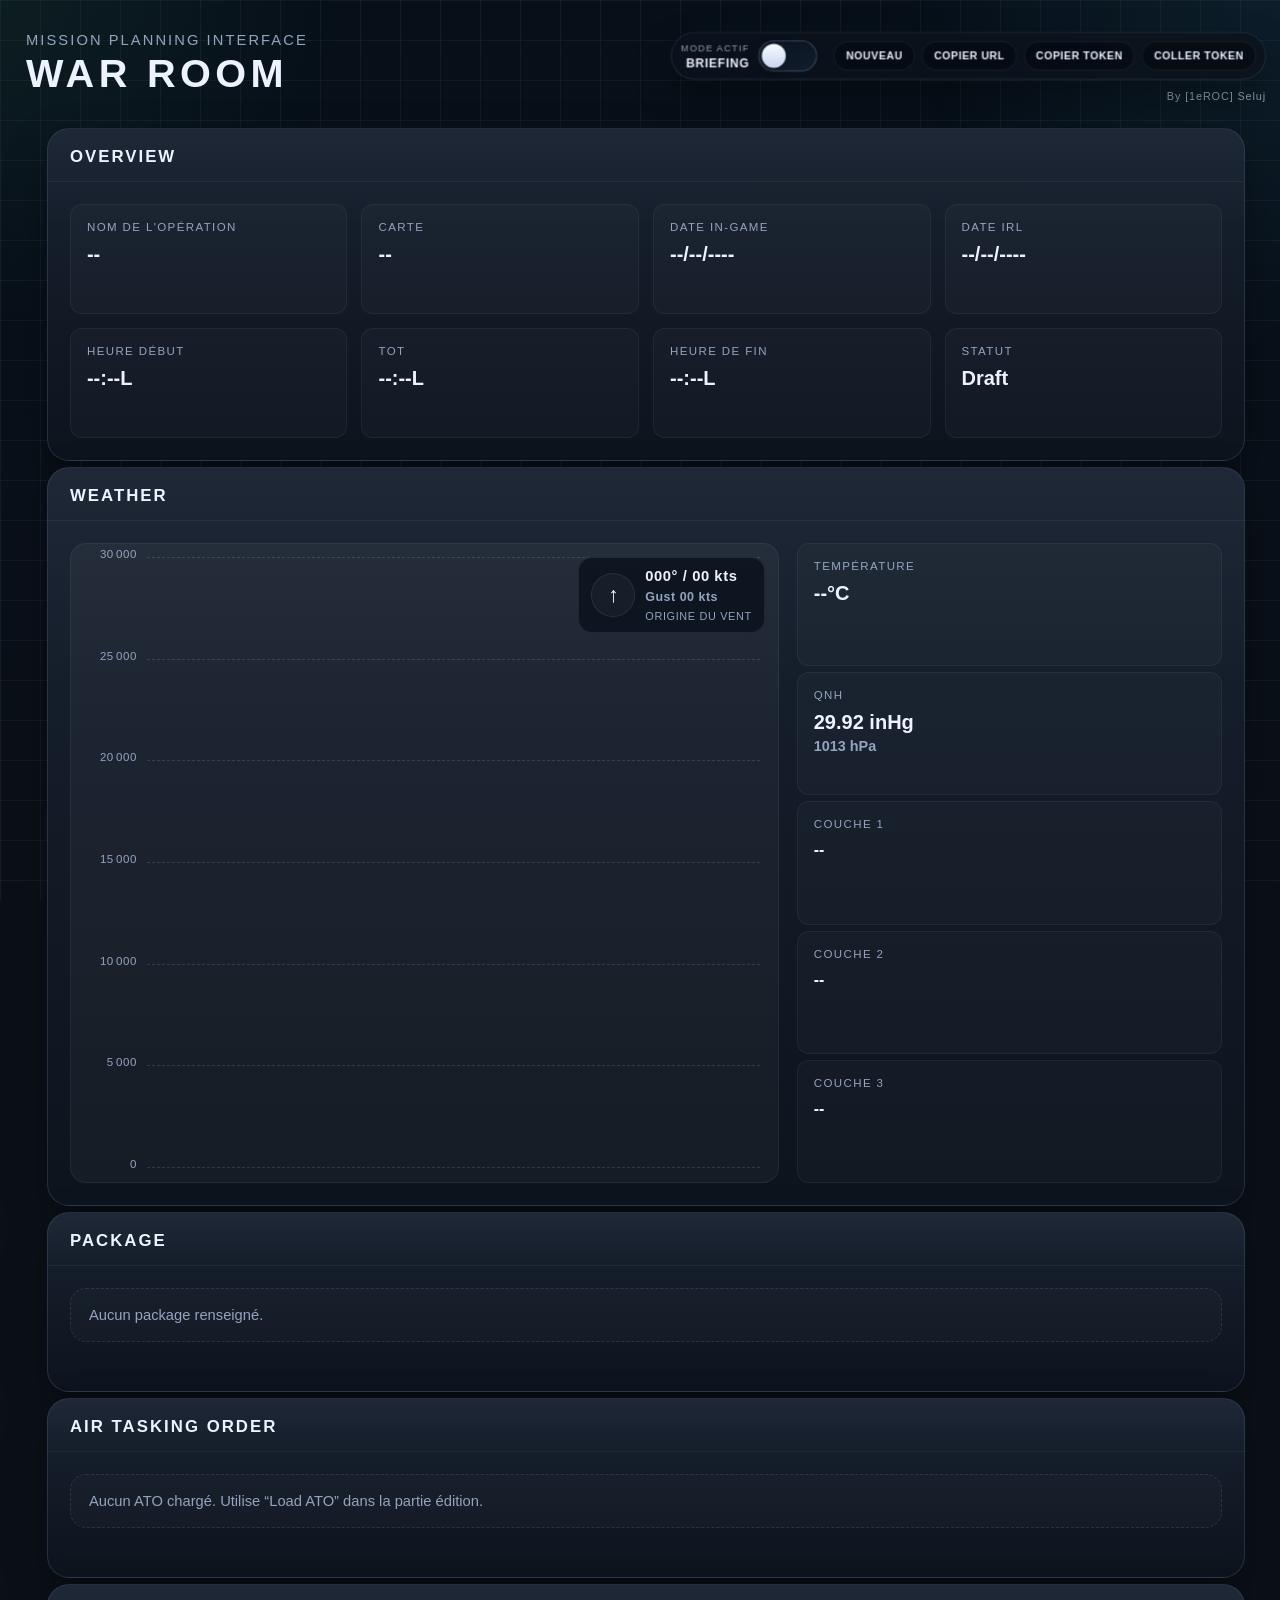
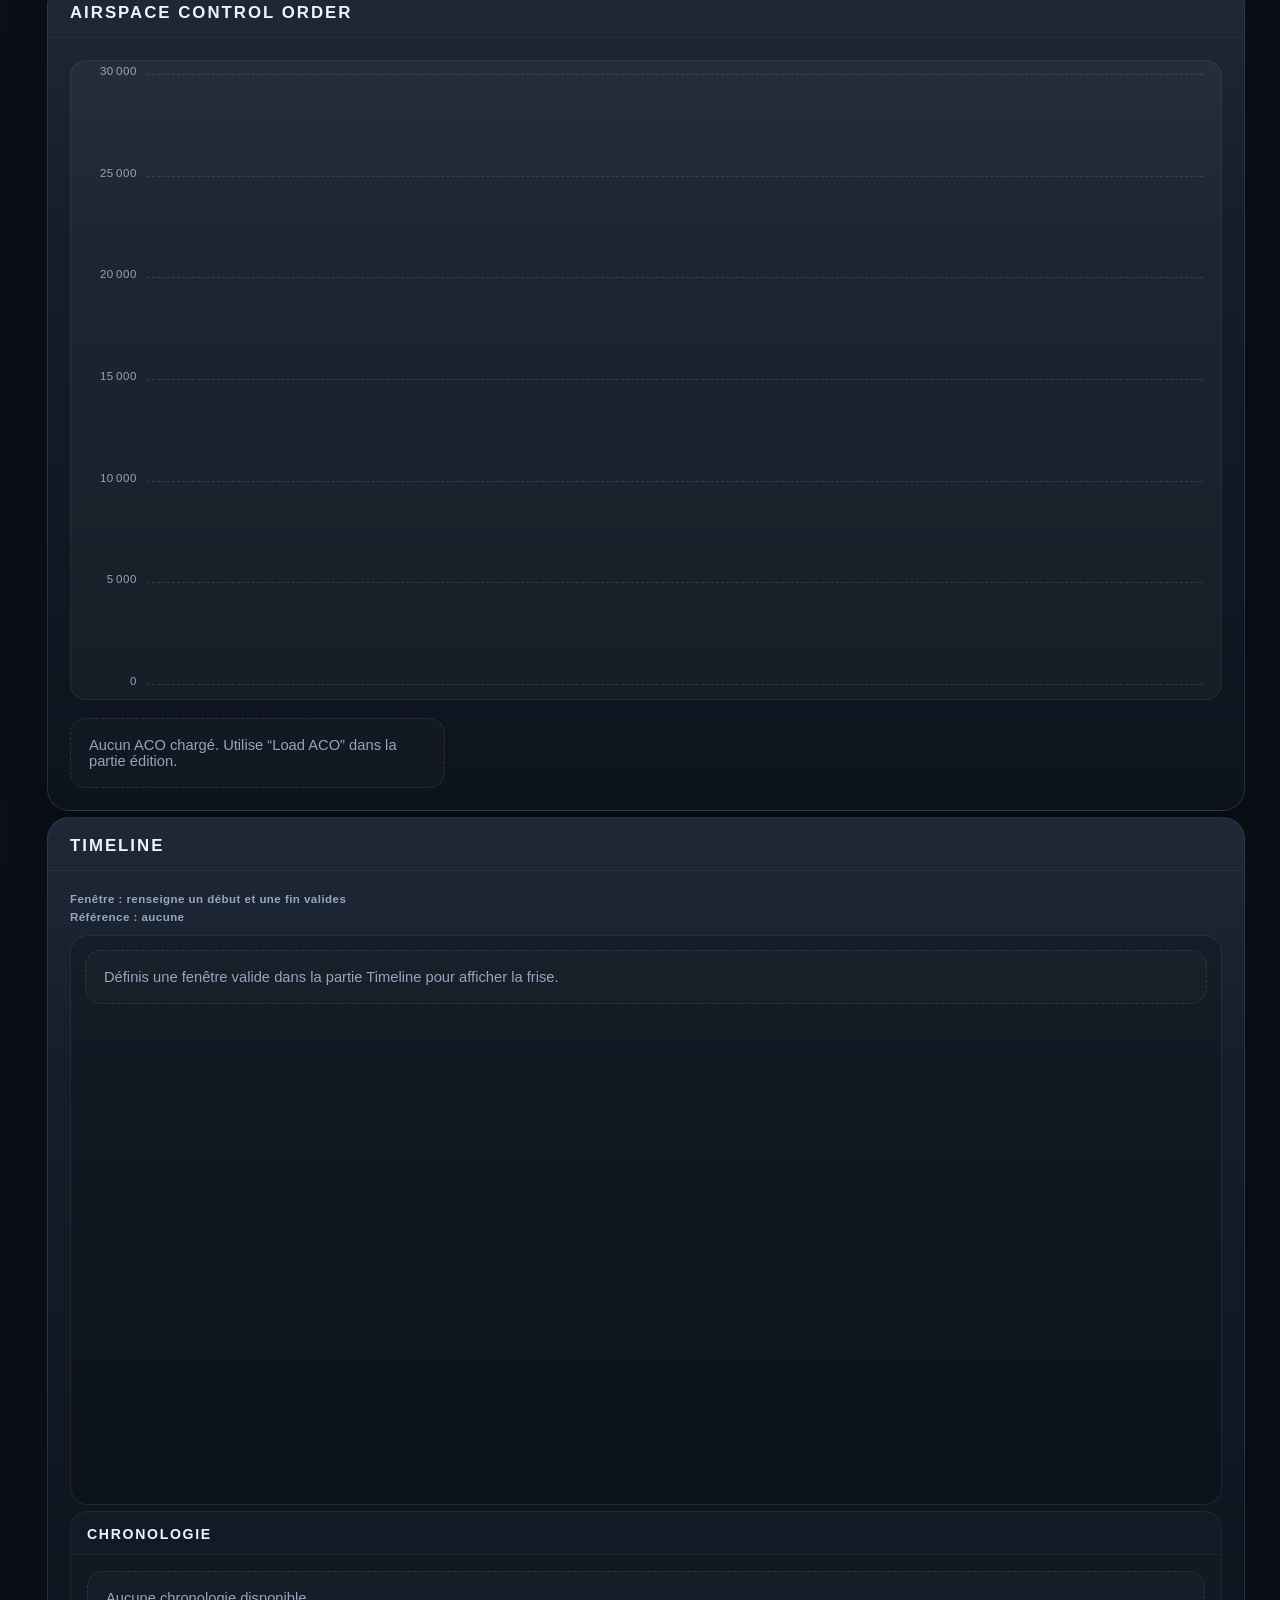
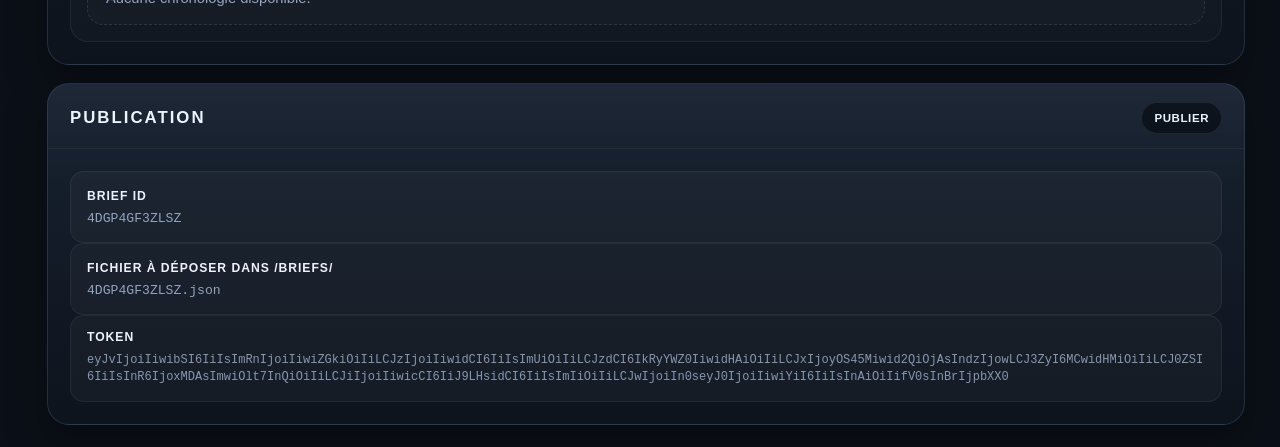
==== commit 564e9a83: "Update index.html" ====
--- a/index.html
+++ b/index.html
@@ -305,21 +305,26 @@
             <h2 class="card-title">Publication</h2>
             <button id="publishBriefBtn" class="action-btn" type="button">Publier</button>
           </div>
-          <div class="card-body">
-            <div class="token-publish-grid">
-              <div class="token-box">
-                <strong>Brief ID</strong>
-                <span id="shortTokenPreview">--</span>
-              </div>
-
-              <div class="token-box">
-                <strong>Fichier à déposer dans /briefs/</strong>
-                <span id="briefFilePreview">--.json</span>
-              </div>
-
-              <div class="token-box token-box-full">
-                <strong>Token</strong>
-                <span id="longTokenPreview">--</span>
+      
+          <div class="card-body">
+            <div class="token-publish-layout">
+              <div class="token-publish-top">
+                <div class="token-box">
+                  <strong>Brief ID</strong>
+                  <span id="shortTokenPreview">--</span>
+                </div>
+      
+                <div class="token-box">
+                  <strong>Fichier à déposer dans /briefs/</strong>
+                  <span id="briefFilePreview">--.json</span>
+                </div>
+              </div>
+      
+              <div class="token-publish-bottom">
+                <div class="token-box token-box-token">
+                  <strong>Token</strong>
+                  <span id="longTokenPreview">--</span>
+                </div>
               </div>
             </div>
           </div>
--- a/style.css
+++ b/style.css
@@ -353,7 +353,13 @@
   padding:18px 22px 14px;
   border-bottom:1px solid rgba(255,255,255,.05)
 }
-
+.card-header-split{
+  display:flex;
+  align-items:center;
+  justify-content:space-between;
+  gap:12px;
+  flex-wrap:wrap
+}
 .card-title{
   margin:0;
   font-size:1.05rem;
@@ -438,11 +444,15 @@
 
 .token-publish-grid{
   display:grid;
-  grid-template-columns:280px minmax(0,1fr);
+  grid-template-columns:280px 320px minmax(0,1fr);
   gap:14px;
   align-items:start
 }
-
+.token-box-full{
+  grid-column:1 / -1;
+  min-height:110px
+  width:100%;
+}
 .token-box{
   padding:14px 16px;
   border-radius:14px;
@@ -454,6 +464,7 @@
   overflow-wrap:anywhere;
   word-break:break-word;
   min-height:72px;
+width:100%;
   display:flex;
   flex-direction:column;
   gap:8px;
@@ -467,6 +478,19 @@
   font-size:.76rem;
   letter-spacing:.08em;
   text-transform:uppercase
+}
+
+#longTokenPreview{
+  display:block;
+  width:100%;
+  white-space:pre-wrap;
+  word-break:break-all;
+  line-height:1.45;
+  max-height:220px;
+  overflow:auto;
+  font-family:monospace;
+  font-size:0.75rem;
+  opacity:0.9;
 }
 
 /* weather */
@@ -1711,6 +1735,7 @@
   .aco-cards-grid{grid-template-columns:repeat(2,minmax(0,1fr))}
   .timeline-list-grid{grid-template-columns:88px 82px 1fr}
   .timeline-list-text{grid-column:1 / -1}
+  .token-box-full{grid-column:auto}
 }
 
 @media (max-width:720px){
@@ -1796,4 +1821,4 @@
   .timeline-shell{padding:10px}
   .timeline-action-row{grid-template-columns:1fr}
   .timeline-list-group-entry{grid-template-columns:1fr}
-}+}
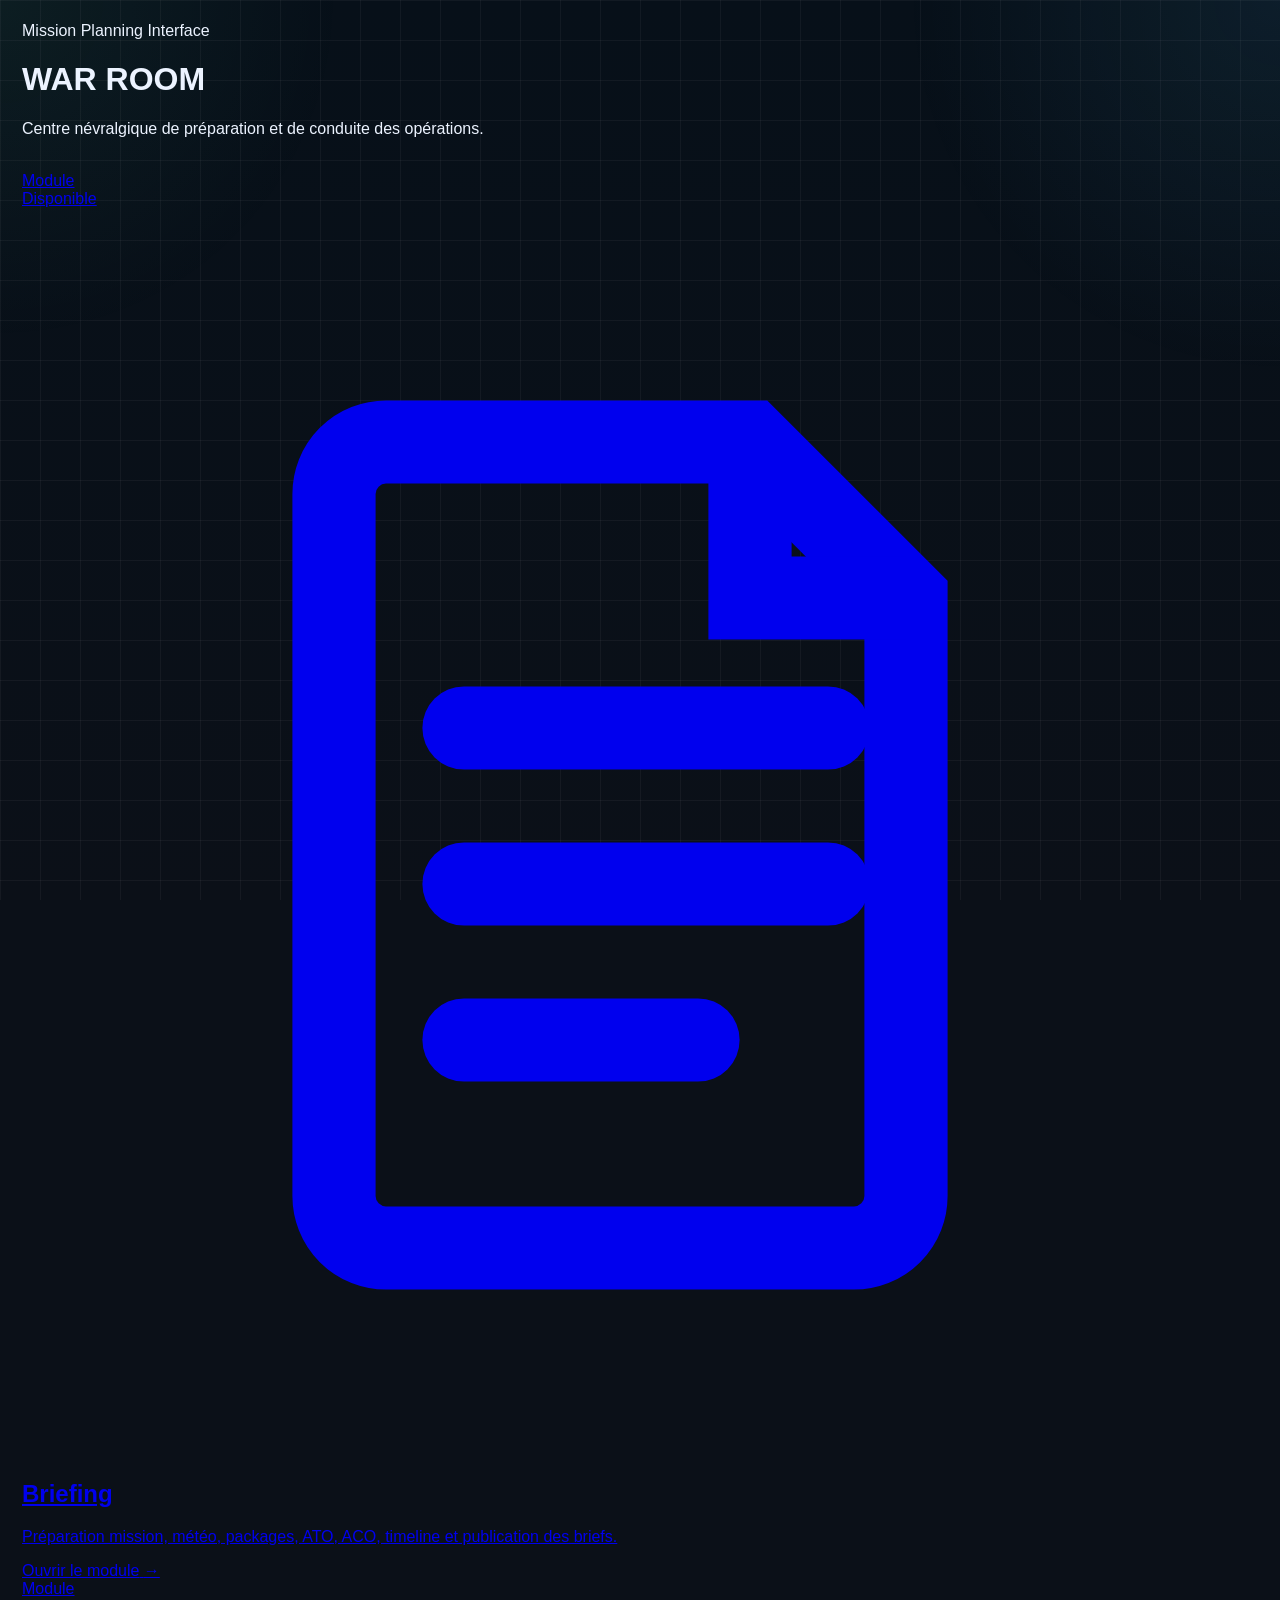
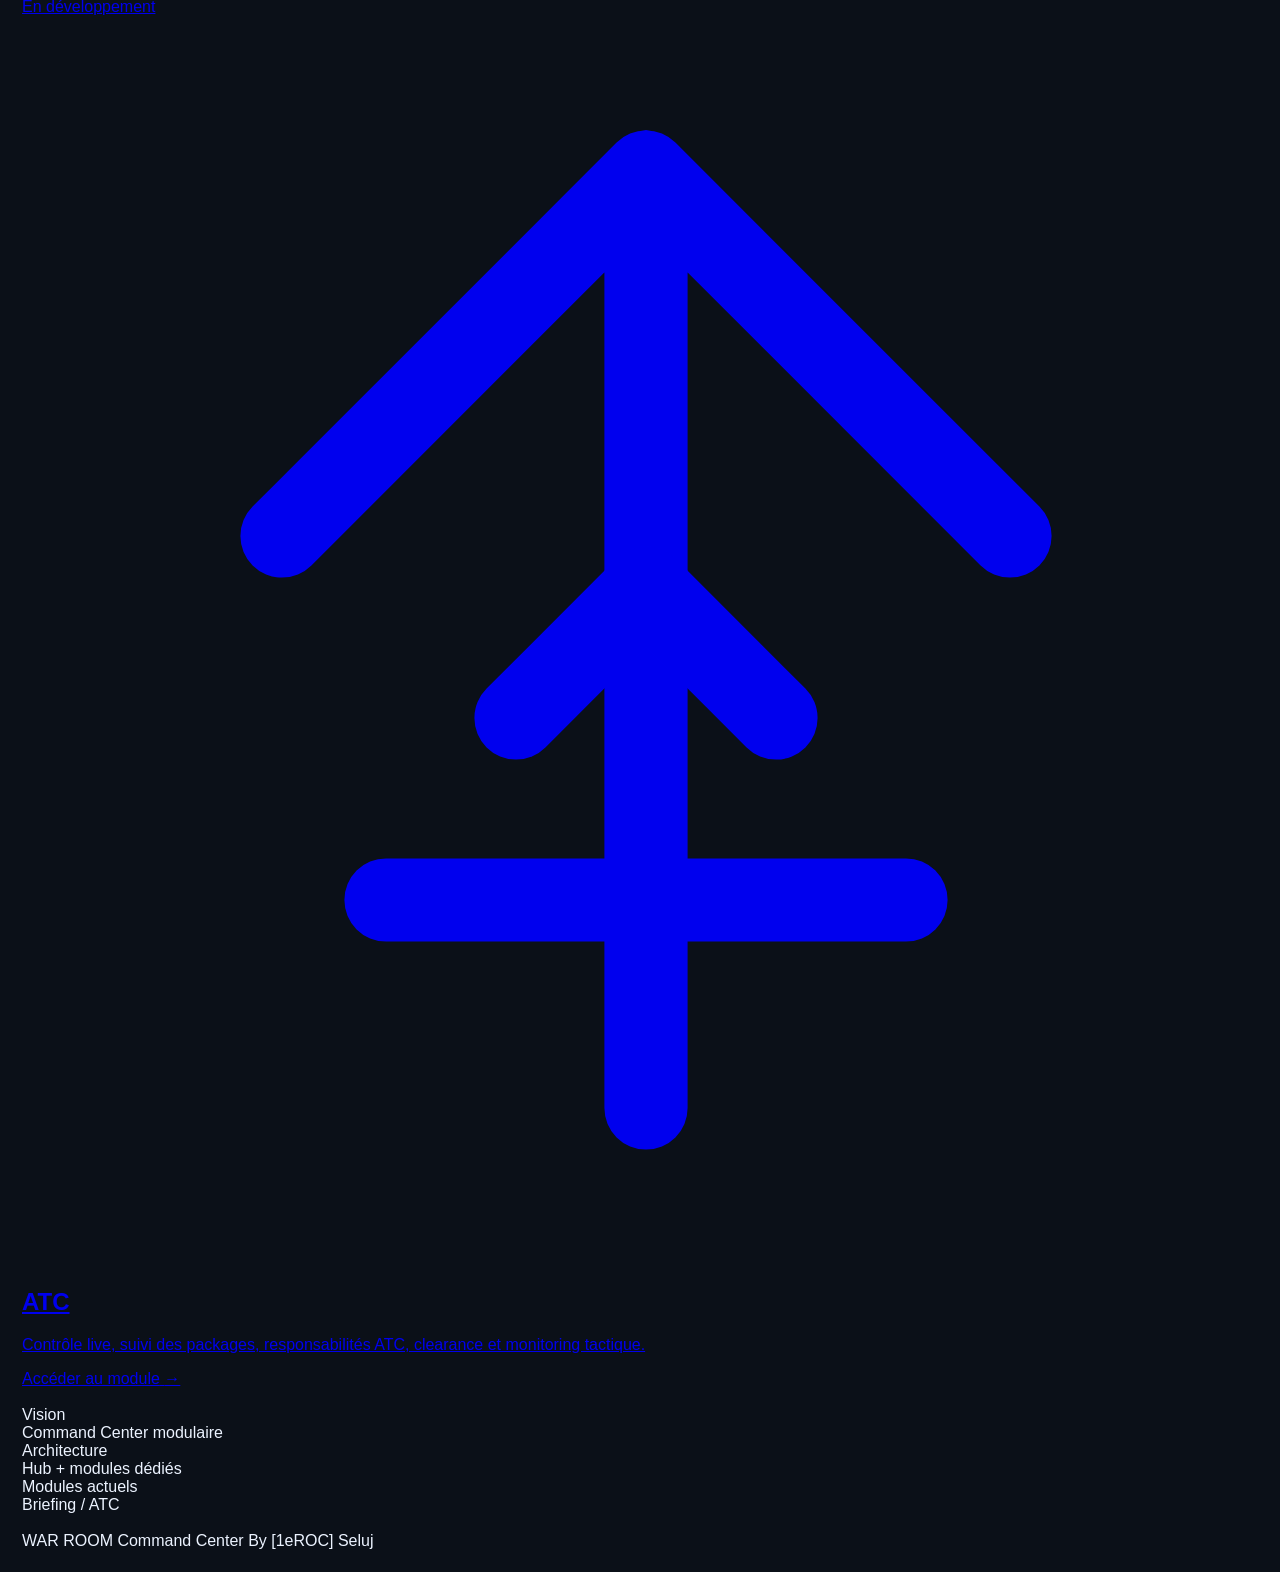
==== commit 85468210: "Update index.html" ====
--- a/index.html
+++ b/index.html
@@ -3,336 +3,99 @@
 <head>
   <meta charset="UTF-8" />
   <meta name="viewport" content="width=device-width, initial-scale=1.0" />
-  <title>WAR ROOM</title>
-  <link rel="stylesheet" href="style.css" />
+  <title>WAR ROOM · Command Center</title>
+  <link rel="stylesheet" href="./style.css" />
 </head>
 <body>
-  <div class="app-shell mode-briefing" id="appShell">
-    <header class="topbar">
-      <div class="title-wrap">
-        <p class="subtitle">Mission Planning Interface</p>
-        <h1 class="title">WAR ROOM</h1>
+  <div class="app-shell">
+    <header class="hero">
+      <div class="hero-topline">Mission Planning Interface</div>
+      <h1 class="hero-title">WAR ROOM</h1>
+      <p class="hero-subtitle">
+        Centre névralgique de préparation et de conduite des opérations.
+      </p>
+    </header>
+
+    <main class="hub-grid">
+      <a class="hub-card" href="./briefing/index.html" aria-label="Ouvrir le module Briefing">
+        <div class="hub-card-glow"></div>
+        <div class="hub-card-head">
+          <div class="hub-kicker">Module</div>
+          <div class="hub-status status-ready">Disponible</div>
+        </div>
+
+        <div class="hub-icon" aria-hidden="true">
+          <svg viewBox="0 0 24 24" fill="none">
+            <path d="M7 4.5h7l3 3V19a1 1 0 0 1-1 1H7a1 1 0 0 1-1-1V5.5a1 1 0 0 1 1-1Z" stroke="currentColor" stroke-width="1.6"/>
+            <path d="M14 4.5v3h3" stroke="currentColor" stroke-width="1.6"/>
+            <path d="M8.5 10h7M8.5 13h7M8.5 16h4.5" stroke="currentColor" stroke-width="1.6" stroke-linecap="round"/>
+          </svg>
+        </div>
+
+        <div class="hub-card-body">
+          <h2 class="hub-card-title">Briefing</h2>
+          <p class="hub-card-text">
+            Préparation mission, météo, packages, ATO, ACO, timeline et publication des briefs.
+          </p>
+        </div>
+
+        <div class="hub-card-footer">
+          <span class="hub-action">Ouvrir le module</span>
+          <span class="hub-arrow" aria-hidden="true">→</span>
+        </div>
+      </a>
+
+      <a class="hub-card" href="./atc/index.html" aria-label="Ouvrir le module ATC">
+        <div class="hub-card-glow"></div>
+        <div class="hub-card-head">
+          <div class="hub-kicker">Module</div>
+          <div class="hub-status status-build">En développement</div>
+        </div>
+
+        <div class="hub-icon" aria-hidden="true">
+          <svg viewBox="0 0 24 24" fill="none">
+            <path d="M12 3v18M5 10l7-7 7 7M7 17h10" stroke="currentColor" stroke-width="1.6" stroke-linecap="round" stroke-linejoin="round"/>
+            <path d="M9.5 13.5 12 11l2.5 2.5" stroke="currentColor" stroke-width="1.6" stroke-linecap="round" stroke-linejoin="round"/>
+          </svg>
+        </div>
+
+        <div class="hub-card-body">
+          <h2 class="hub-card-title">ATC</h2>
+          <p class="hub-card-text">
+            Contrôle live, suivi des packages, responsabilités ATC, clearance et monitoring tactique.
+          </p>
+        </div>
+
+        <div class="hub-card-footer">
+          <span class="hub-action">Accéder au module</span>
+          <span class="hub-arrow" aria-hidden="true">→</span>
+        </div>
+      </a>
+    </main>
+
+    <section class="overview-panel">
+      <div class="overview-card">
+        <div class="overview-label">Vision</div>
+        <div class="overview-value">Command Center modulaire</div>
       </div>
 
-      <div class="mode-panel-wrap">
-        <div class="mode-panel">
-          <div class="mode-text">
-            <span class="mode-label">Mode actif</span>
-            <span class="mode-value" id="modeValue">Briefing</span>
-          </div>
+      <div class="overview-card">
+        <div class="overview-label">Architecture</div>
+        <div class="overview-value">Hub + modules dédiés</div>
+      </div>
 
-          <button
-            id="modeSwitch"
-            class="switch"
-            type="button"
-            aria-label="Basculer entre le mode briefing et le mode édition"
-            aria-pressed="false"
-          ></button>
+      <div class="overview-card">
+        <div class="overview-label">Modules actuels</div>
+        <div class="overview-value">Briefing / ATC</div>
+      </div>
+    </section>
 
-          <div class="mode-actions">
-            <button id="newBriefBtn" class="action-btn" type="button">Nouveau</button>
-            <button id="copyUrlBtn" class="action-btn" type="button">Copier URL</button>
-            <button id="copyTokenBtn" class="action-btn" type="button">Copier Token</button>
-            <button id="pasteTokenBtn" class="action-btn" type="button">Coller Token</button>
-          </div>
-        </div>
-        <div class="mode-credit">By [1eROC] Seluj</div>
-      </div>
-    </header>
-
-    <main class="workspace">
-      <section class="layout-stack">
-        <article class="card">
-          <div class="card-header">
-            <h2 class="card-title">Overview</h2>
-          </div>
-          <div class="card-body">
-            <div class="overview-grid">
-              <div class="mini-card"><div class="mini-label">Nom de l'opération</div><div class="mini-value" id="opNameView">--</div></div>
-              <div class="mini-card"><div class="mini-label">Carte</div><div class="mini-value" id="mapView">--</div></div>
-              <div class="mini-card"><div class="mini-label">Date In-game</div><div class="mini-value" id="dateGameView">--/--/----</div></div>
-              <div class="mini-card"><div class="mini-label">Date IRL</div><div class="mini-value" id="dateIrlView">--/--/----</div></div>
-              <div class="mini-card"><div class="mini-label">Heure début</div><div class="mini-value" id="startView">--:--L</div></div>
-              <div class="mini-card"><div class="mini-label">TOT</div><div class="mini-value" id="totView">--:--L</div></div>
-              <div class="mini-card"><div class="mini-label">Heure de fin</div><div class="mini-value" id="endView">--:--L</div></div>
-              <div class="mini-card"><div class="mini-label">Statut</div><div class="mini-value" id="statusView">Draft</div></div>
-            </div>
-          </div>
-        </article>
-
-        <article class="card weather-card">
-          <div class="card-header">
-            <h2 class="card-title">Weather</h2>
-          </div>
-          <div class="card-body weather-card-body">
-            <div class="weather-layout">
-              <div class="weather-graph-card">
-                <div class="weather-graph-wrap">
-                  <div class="wind-badge">
-                    <div class="wind-arrow-wrap"><div class="wind-arrow" id="windArrowView">↑</div></div>
-                    <div class="wind-data">
-                      <div class="wind-main"><span id="windDirView">000</span>° / <span id="windSpeedView">00</span> kts</div>
-                      <div class="wind-gust">Gust <span id="windGustView">00</span> kts</div>
-                      <div class="wind-sub">Origine du vent</div>
-                    </div>
-                  </div>
-
-                  <div class="weather-graph">
-                    <div class="altitude-axis" id="altitudeAxis"></div>
-                    <div class="cloud-layer few" id="cloudLayer1"></div>
-                    <div class="cloud-layer sct" id="cloudLayer2"></div>
-                    <div class="cloud-layer bkn" id="cloudLayer3"></div>
-                  </div>
-                </div>
-              </div>
-
-              <div class="weather-stats-grid">
-                <div class="mini-card"><div class="mini-label">Température</div><div class="mini-value"><span id="tempView">--</span>°C</div></div>
-                <div class="mini-card">
-                  <div class="mini-label">QNH</div>
-                  <div class="mini-value qnh-stack">
-                    <span><span id="qnhInHgView">29.92</span> inHg</span>
-                    <span class="mini-subvalue"><span id="qnhHpaView">1013</span> hPa</span>
-                  </div>
-                </div>
-                <div class="mini-card"><div class="mini-label">Couche 1</div><div class="mini-value weather-layer-read" id="layer1Summary">--</div></div>
-                <div class="mini-card"><div class="mini-label">Couche 2</div><div class="mini-value weather-layer-read" id="layer2Summary">--</div></div>
-                <div class="mini-card"><div class="mini-label">Couche 3</div><div class="mini-value weather-layer-read" id="layer3Summary">--</div></div>
-              </div>
-            </div>
-          </div>
-        </article>
-
-        <article class="card package-card">
-          <div class="card-header">
-            <h2 class="card-title">Package</h2>
-          </div>
-          <div class="card-body">
-            <div class="package-grid" id="packagesView"></div>
-          </div>
-        </article>
-
-        <article class="card ato-card-shell">
-          <div class="card-header">
-            <h2 class="card-title">Air Tasking Order</h2>
-          </div>
-          <div class="card-body">
-            <div class="ato-grid" id="atoView"></div>
-          </div>
-        </article>
-
-        <article class="card aco-card-shell">
-          <div class="card-header">
-            <h2 class="card-title">Airspace Control Order</h2>
-          </div>
-          <div class="card-body">
-            <div class="aco-layout aco-layout-stacked">
-              <div class="aco-graph-card aco-graph-card-full">
-                <div class="aco-graph-wrap">
-                  <div class="aco-graph">
-                    <div class="altitude-axis" id="acoAltitudeAxis"></div>
-                    <div class="aco-lanes" id="acoLanes"></div>
-                  </div>
-                </div>
-              </div>
-              <div class="aco-cards-grid" id="acoCardsView"></div>
-            </div>
-          </div>
-        </article>
-
-        <article class="card timeline-card-shell">
-          <div class="card-header">
-            <h2 class="card-title">Timeline</h2>
-          </div>
-          <div class="card-body">
-            <div class="timeline-view-stack">
-              <div class="timeline-view-topbar">
-                <div class="timeline-view-title-wrap">
-                  <div class="timeline-view-subtitle" id="timelineViewWindow">Fenêtre : --:--L → --:--L</div>
-                  <div class="timeline-view-ref" id="timelineRefView">Référence : aucune</div>
-                </div>
-              </div>
-
-              <div class="timeline-shell" id="timelineShell">
-                <div class="timeline-canvas" id="timelineCanvas"></div>
-              </div>
-
-              <div class="timeline-list-card">
-                <div class="timeline-list-header">
-                  <h3 class="timeline-list-title">Chronologie</h3>
-                </div>
-                <div class="timeline-list" id="timelineListView"></div>
-              </div>
-            </div>
-          </div>
-        </article>
-      </section>
-
-      <section class="layout-stack editor-panel">
-        <article class="card">
-          <div class="card-header">
-            <h2 class="card-title">Overview</h2>
-          </div>
-          <div class="card-body">
-            <div class="overview-grid">
-              <div class="mini-card"><div class="mini-label">Nom de l'opération</div><input id="opNameInput" type="text" /></div>
-              <div class="mini-card"><div class="mini-label">Carte</div><input id="mapInput" type="text" /></div>
-              <div class="mini-card"><div class="mini-label">Date In-game</div><input id="dateGameInput" type="date" /></div>
-              <div class="mini-card"><div class="mini-label">Date IRL</div><input id="dateIrlInput" type="date" /></div>
-              <div class="mini-card"><div class="mini-label">Heure début</div><input id="startInput" type="text" inputmode="numeric" maxlength="4" placeholder="HHMM" /></div>
-              <div class="mini-card"><div class="mini-label">TOT</div><input id="totInput" type="text" inputmode="numeric" maxlength="4" placeholder="HHMM" /></div>
-              <div class="mini-card"><div class="mini-label">Heure de fin</div><input id="endInput" type="text" inputmode="numeric" maxlength="4" placeholder="HHMM" /></div>
-              <div class="mini-card">
-                <div class="mini-label">Statut</div>
-                <select id="statusInput">
-                  <option value="Draft">Draft</option>
-                  <option value="Ready">Ready</option>
-                  <option value="Review">Review</option>
-                </select>
-              </div>
-            </div>
-          </div>
-        </article>
-
-        <article class="card">
-          <div class="card-header">
-            <h2 class="card-title">Weather</h2>
-          </div>
-          <div class="card-body">
-            <div class="weather-editor-grid">
-              <div class="mini-card"><div class="mini-label">Température °C</div><input id="tempInput" type="number" placeholder="15" /></div>
-              <div class="mini-card"><div class="mini-label">QNH inHg</div><input id="qnhInput" type="number" step="0.01" placeholder="29.92" /></div>
-              <div class="mini-card"><div class="mini-label">Vent origine °</div><input id="windDirInput" type="number" min="0" max="360" placeholder="270" /></div>
-              <div class="mini-card"><div class="mini-label">Vent kts</div><input id="windSpeedInput" type="number" min="0" placeholder="12" /></div>
-              <div class="mini-card"><div class="mini-label">Rafales kts</div><input id="windGustInput" type="number" min="0" placeholder="18" /></div>
-            </div>
-
-            <div class="weather-layers-editor">
-              <div class="weather-layer-block">
-                <div class="weather-layer-title">Couche 1</div>
-                <div class="weather-layer-grid">
-                  <div class="mini-card"><div class="mini-label">Type</div><select id="layer1TypeInput"><option value="">--</option><option value="FEW">FEW</option><option value="SCT">SCT</option><option value="BKN">BKN</option><option value="OVC">OVC</option></select></div>
-                  <div class="mini-card"><div class="mini-label">Plancher ft</div><input id="layer1BaseInput" type="number" min="0" step="100" placeholder="3000" /></div>
-                  <div class="mini-card"><div class="mini-label">Plafond ft</div><input id="layer1TopInput" type="number" min="0" step="100" placeholder="5000" /></div>
-                </div>
-              </div>
-
-              <div class="weather-layer-block">
-                <div class="weather-layer-title">Couche 2</div>
-                <div class="weather-layer-grid">
-                  <div class="mini-card"><div class="mini-label">Type</div><select id="layer2TypeInput"><option value="">--</option><option value="FEW">FEW</option><option value="SCT">SCT</option><option value="BKN">BKN</option><option value="OVC">OVC</option></select></div>
-                  <div class="mini-card"><div class="mini-label">Plancher ft</div><input id="layer2BaseInput" type="number" min="0" step="100" placeholder="8000" /></div>
-                  <div class="mini-card"><div class="mini-label">Plafond ft</div><input id="layer2TopInput" type="number" min="0" step="100" placeholder="15000" /></div>
-                </div>
-              </div>
-
-              <div class="weather-layer-block">
-                <div class="weather-layer-title">Couche 3</div>
-                <div class="weather-layer-grid">
-                  <div class="mini-card"><div class="mini-label">Type</div><select id="layer3TypeInput"><option value="">--</option><option value="FEW">FEW</option><option value="SCT">SCT</option><option value="BKN">BKN</option><option value="OVC">OVC</option></select></div>
-                  <div class="mini-card"><div class="mini-label">Plancher ft</div><input id="layer3BaseInput" type="number" min="0" step="100" placeholder="17000" /></div>
-                  <div class="mini-card"><div class="mini-label">Plafond ft</div><input id="layer3TopInput" type="number" min="0" step="100" placeholder="19000" /></div>
-                </div>
-              </div>
-            </div>
-          </div>
-        </article>
-
-        <article class="card">
-          <div class="card-header card-header-split">
-            <h2 class="card-title">Package</h2>
-            <button id="addPackageBtn" class="action-btn" type="button">Ajouter package</button>
-          </div>
-          <div class="card-body">
-            <div class="package-editor-stack" id="packagesEditor"></div>
-          </div>
-        </article>
-
-        <article class="card">
-          <div class="card-header card-header-split">
-            <h2 class="card-title">Air Tasking Order</h2>
-            <button id="loadAtoBtn" class="action-btn" type="button">Load Air Tasking Order</button>
-          </div>
-          <div class="card-body">
-            <div class="ato-editor-stack" id="atoEditor"></div>
-          </div>
-        </article>
-
-        <article class="card">
-          <div class="card-header card-header-split">
-            <h2 class="card-title">Airspace Control Order</h2>
-            <button id="loadAcoBtn" class="action-btn" type="button">Load Airspace Control Order</button>
-          </div>
-          <div class="card-body">
-            <div class="aco-editor-stack" id="acoEditor"></div>
-          </div>
-        </article>
-
-        <article class="card">
-          <div class="card-header">
-            <h2 class="card-title">Timeline</h2>
-          </div>
-          <div class="card-body">
-            <div class="timeline-editor-stack">
-              <div class="timeline-editor-settings">
-                <div class="mini-card">
-                  <div class="mini-label">Heure début frise</div>
-                  <input id="timelineStartInput" type="text" inputmode="numeric" maxlength="4" placeholder="HHMM" />
-                </div>
-                <div class="mini-card">
-                  <div class="mini-label">Heure fin frise</div>
-                  <input id="timelineEndInput" type="text" inputmode="numeric" maxlength="4" placeholder="HHMM" />
-                </div>
-                <div class="mini-card">
-                  <div class="mini-label">Zoom %</div>
-                  <input id="timelineZoomInput" type="number" min="60" max="220" step="10" placeholder="100" />
-                </div>
-              </div>
-
-              <div class="timeline-editor-help">
-                Les packages sont récupérés automatiquement depuis la section <strong>Package</strong>. Ici tu ne renseignes que les actions, leur horaire, et l’action de référence <strong>T-0</strong>.
-              </div>
-
-              <div class="timeline-editor-packages" id="timelineEditor"></div>
-            </div>
-          </div>
-        </article>
-      </section>
-
-      <section class="token-strip">
-        <article class="card token-card">
-          <div class="card-header card-header-split">
-            <h2 class="card-title">Publication</h2>
-            <button id="publishBriefBtn" class="action-btn" type="button">Publier</button>
-          </div>
-      
-          <div class="card-body">
-            <div class="token-publish-layout">
-              <div class="token-publish-top">
-                <div class="token-box">
-                  <strong>Brief ID</strong>
-                  <span id="shortTokenPreview">--</span>
-                </div>
-      
-                <div class="token-box">
-                  <strong>Fichier à déposer dans /briefs/</strong>
-                  <span id="briefFilePreview">--.json</span>
-                </div>
-              </div>
-      
-              <div class="token-publish-bottom">
-                <div class="token-box token-box-token">
-                  <strong>Token</strong>
-                  <span id="longTokenPreview">--</span>
-                </div>
-              </div>
-            </div>
-          </div>
-        </article>
-      </section>
-    </main>
+    <footer class="footer-bar">
+      <span>WAR ROOM Command Center</span>
+      <span>By [1eROC] Seluj</span>
+    </footer>
   </div>
 
-  <script src="war-room.js" defer></script>
+  <script src="./app.js" defer></script>
 </body>
 </html>
--- a/style.css
+++ b/style.css
@@ -440,35 +440,52 @@
 }
 
 /* publication */
-.token-card{min-height:auto}
-
-.token-publish-grid{
-  display:grid;
-  grid-template-columns:280px 320px minmax(0,1fr);
+.token-strip{
+  grid-column:1 / -1;
+  width:100%;
+}
+
+.token-card{
+  min-height:auto;
+}
+
+.token-publish-layout{
+  display:grid;
   gap:14px;
-  align-items:start
-}
-.token-box-full{
-  grid-column:1 / -1;
-  min-height:110px
   width:100%;
 }
+
+.token-publish-top{
+  display:grid;
+  grid-template-columns:280px minmax(0,1fr);
+  gap:14px;
+  width:100%;
+  align-items:stretch;
+}
+
+.token-publish-bottom{
+  display:block;
+  width:100%;
+}
+
 .token-box{
+  width:100%;
+  min-height:72px;
   padding:14px 16px;
+  display:flex;
+  flex-direction:column;
+  justify-content:center;
+  gap:8px;
+
   border-radius:14px;
   background:rgba(255,255,255,.03);
   border:1px solid rgba(255,255,255,.06);
+
   color:var(--muted);
   font-size:.82rem;
   font-family:ui-monospace,SFMono-Regular,Menlo,Monaco,Consolas,monospace;
-  overflow-wrap:anywhere;
-  word-break:break-word;
-  min-height:72px;
-width:100%;
-  display:flex;
-  flex-direction:column;
-  gap:8px;
-  justify-content:center
+
+  overflow:hidden;
 }
 
 .token-box strong{
@@ -477,20 +494,38 @@
   font-weight:700;
   font-size:.76rem;
   letter-spacing:.08em;
-  text-transform:uppercase
+  text-transform:uppercase;
+}
+
+.token-box-token{
+  min-height:220px;
+}
+
+#shortTokenPreview,
+#briefFilePreview{
+  display:block;
+  width:100%;
+  overflow-wrap:anywhere;
+  word-break:break-word;
 }
 
 #longTokenPreview{
   display:block;
   width:100%;
+  min-width:0;
+
   white-space:pre-wrap;
-  word-break:break-all;
+  overflow-wrap:anywhere;
+  word-break:break-word;
+
   line-height:1.45;
   max-height:220px;
   overflow:auto;
-  font-family:monospace;
-  font-size:0.75rem;
-  opacity:0.9;
+  padding-right:4px;
+
+  font-family:ui-monospace,SFMono-Regular,Menlo,Monaco,Consolas,monospace;
+  font-size:.75rem;
+  opacity:.9;
 }
 
 /* weather */
@@ -1716,10 +1751,14 @@
   .ato-editor-grid.three-col,
   .ato-editor-grid.five-col,
   .aco-editor-grid,
-  .timeline-editor-settings,
-  .token-publish-grid{
+  .timeline-editor-settings{
     grid-template-columns:1fr
   }
+
+  .token-publish-top{
+    grid-template-columns:1fr;
+  }
+
   .mode-panel-wrap{align-items:flex-start}
   .weather-graph,.aco-graph{min-height:520px}
   .ato-data-grid,
@@ -1735,7 +1774,6 @@
   .aco-cards-grid{grid-template-columns:repeat(2,minmax(0,1fr))}
   .timeline-list-grid{grid-template-columns:88px 82px 1fr}
   .timeline-list-text{grid-column:1 / -1}
-  .token-box-full{grid-column:auto}
 }
 
 @media (max-width:720px){
@@ -1767,7 +1805,7 @@
   .aco-cards-grid,
   .weather-stats-grid,
   .aco-stats-grid,
-  .token-publish-grid{
+  .token-publish-top{
     grid-template-columns:1fr
   }
   .mode-actions{
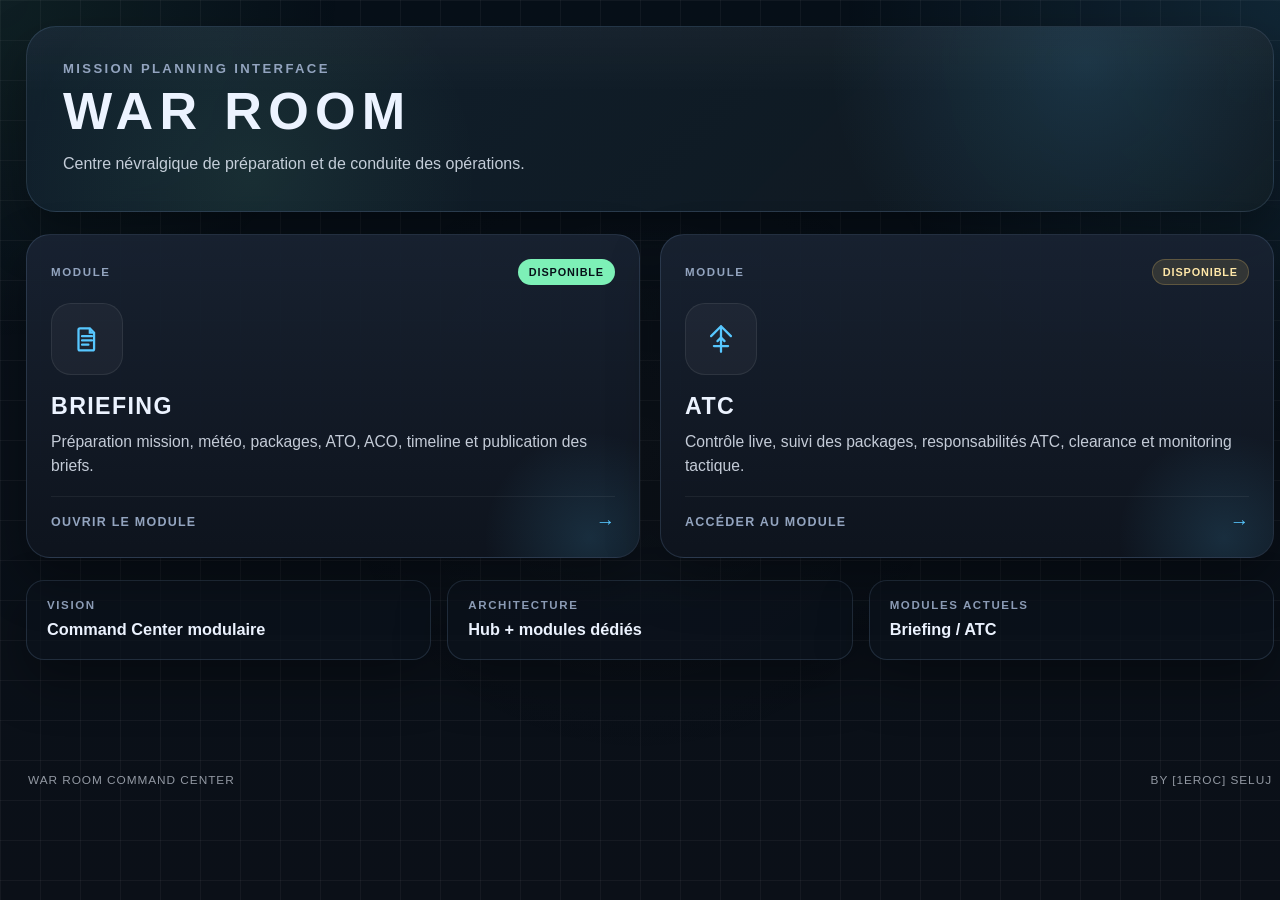
==== commit f0f89d82: "Update index.html" ====
--- a/index.html
+++ b/index.html
@@ -49,7 +49,7 @@
         <div class="hub-card-glow"></div>
         <div class="hub-card-head">
           <div class="hub-kicker">Module</div>
-          <div class="hub-status status-build">En développement</div>
+          <div class="hub-status status-build">Disponible</div>
         </div>
 
         <div class="hub-icon" aria-hidden="true">
--- a/style.css
+++ b/style.css
@@ -1,20 +1,20 @@
 :root{
   --bg:#0b1018;
-  --card:linear-gradient(180deg,rgba(24,34,49,.98),rgba(14,20,30,.98));
+  --bg-deep:#071019;
+  --card:linear-gradient(180deg,rgba(24,34,49,.96),rgba(14,20,30,.98));
+  --card-soft:rgba(255,255,255,.03);
   --border:rgba(135,169,214,.18);
-  --border-strong:rgba(135,169,214,.35);
+  --border-strong:rgba(135,169,214,.34);
   --text:#ecf3ff;
   --muted:#93a4bf;
   --accent:#57c7ff;
-  --success:#7df0b7;
-  --danger:#ff8c8c;
+  --accent-2:#7df0b7;
   --warning:#ffd36a;
-  --shadow:0 18px 40px rgba(0,0,0,.35);
-  --radius-xl:22px;
-  --radius-lg:16px;
-  --header-h:88px;
-  --grid-gap:18px;
-  font-family:Inter,"Segoe UI",Roboto,Helvetica,Arial,sans-serif
+  --shadow:0 22px 50px rgba(0,0,0,.35);
+  --radius-xl:24px;
+  --radius-lg:18px;
+  --radius-md:14px;
+  font-family:Inter,"Segoe UI",Roboto,Helvetica,Arial,sans-serif;
 }
 
 *{box-sizing:border-box}
@@ -24,25 +24,20 @@
   margin:0;
   min-height:100%;
   color:var(--text);
-  overflow-anchor:none;
-  background-color:#0b1018;
+  background-color:var(--bg);
 }
 
 body{
   position:relative;
-  padding:22px;
+  padding:26px;
   background-image:
     linear-gradient(rgba(255,255,255,.045) 1px, transparent 1px),
     linear-gradient(90deg, rgba(255,255,255,.045) 1px, transparent 1px),
-    linear-gradient(180deg,#071019 0,#0b1018 100%);
+    linear-gradient(180deg, #071019 0%, #0b1018 100%);
   background-size:
     40px 40px,
     40px 40px,
     100% 100%;
-  background-position:
-    0 0,
-    0 0,
-    0 0;
   background-attachment:fixed;
 }
 
@@ -51,1812 +46,307 @@
   position:fixed;
   inset:0;
   pointer-events:none;
-  z-index:0;
   background:
-    radial-gradient(circle at top right, rgba(87,199,255,.08), transparent 24%),
-    radial-gradient(circle at top left, rgba(109,246,190,.06), transparent 22%);
+    radial-gradient(circle at top right, rgba(87,199,255,.12), transparent 28%),
+    radial-gradient(circle at top left, rgba(125,240,183,.07), transparent 22%),
+    radial-gradient(circle at center, rgba(255,255,255,.02), transparent 42%);
 }
 
 .app-shell{
   position:relative;
   z-index:1;
-  width:min(1680px,calc(100vw - 32px));
+  width:min(1360px, calc(100vw - 32px));
+  min-height:calc(100vh - 52px);
   margin:0 auto;
-  min-height:calc(100vh - 44px);
-  display:grid;
-  grid-template-rows:auto 1fr;
-  gap:18px
-}
-
-.topbar{
-  min-height:var(--header-h);
-  display:grid;
-  grid-template-columns:minmax(0,1fr) auto;
-  align-items:start;
-  gap:20px;
-  padding:10px 4px 2px;
-  width:min(1520px,100%);
-  margin:0 auto
-}
-
-.title-wrap,
-.weather-layer-block,
-.weather-layers-editor,
-.layout-stack,
-.package-editor-stack,
-.ato-grid,
-.ato-editor-stack,
-.aco-stats-grid,
-.aco-editor-stack,
-.weather-stats-grid,
-.mode-panel-wrap,
-.wind-data,
-.qnh-stack,
-.aco-summary-body,
-.ato-view-title-wrap,
-.ato-editor-title-wrap,
-.aco-editor-title-wrap,
-.timeline-view-stack,
-.timeline-editor-stack,
-.timeline-editor-packages{
-  display:grid;
-  gap:6px
-}
-
-.title-wrap,
-.layout-stack,
-.editor-panel,
-.workspace>.layout-stack,
-.editor-panel>.card,
-.workspace>.layout-stack>.card{
-  align-content:start
-}
-
-.subtitle{
-  margin:0;
-  color:var(--muted);
-  font-size:clamp(.78rem,.72rem + .25vw,.98rem);
-  letter-spacing:.14em;
-  text-transform:uppercase
-}
-
-.title{
-  margin:0;
-  font-size:clamp(1.9rem,1.2rem + 1.6vw,3.2rem);
-  font-weight:800;
-  letter-spacing:.11em;
-  text-transform:uppercase;
-  line-height:1;
-  overflow-wrap:anywhere
-}
-
-.mode-panel-wrap{
-  display:grid;
-  gap:6px;
-  align-items:end;
-  justify-items:end;
-}
-
-.mode-credit{
-  width:100%;
-  text-align:right;
-  font-size:.68rem;
-  letter-spacing:.08em;
-  color:rgba(236,243,255,.62);
-  padding-right:0;
-}
-
-.mode-panel{
-  display:flex;
-  align-items:center;
-  gap:10px;
-  flex-wrap:wrap;
-  justify-content:flex-end;
-  padding:8px 10px;
+  display:grid;
+  grid-template-rows:auto auto auto 1fr;
+  gap:22px;
+  align-content:start;
+}
+
+.hero{
+  position:relative;
+  overflow:hidden;
+  padding:34px 36px;
   border:1px solid var(--border);
-  border-radius:999px;
-  background:rgba(12,18,28,.78);
+  border-radius:30px;
+  background:
+    linear-gradient(180deg, rgba(255,255,255,.03), transparent 36%),
+    linear-gradient(135deg, rgba(87,199,255,.08), rgba(125,240,183,.03)),
+    rgba(12,18,28,.84);
   box-shadow:var(--shadow);
-  backdrop-filter:blur(10px);
-  transform:scale(.92);
-  transform-origin:top right;
-  transition:.18s
-}
-
-.app-shell.mode-edit .mode-panel{
-  background:rgba(87,199,255,.08);
-  border-color:rgba(87,199,255,.3);
-  box-shadow:0 18px 40px rgba(0,0,0,.35),0 0 0 1px rgba(87,199,255,.08)
-}
-
-.mode-text{
-  display:flex;
-  flex-direction:column;
-  align-items:flex-end;
-  gap:3px
-}
-
-.mode-label,
-.mini-label,
-.weather-layer-title,
-.package-players-title,
-.ato-section-title,
-.aco-summary-label,
-.ato-meta-label,
-.ato-data-label,
-.timeline-small-label{
-  color:var(--muted);
-  text-transform:uppercase
-}
-
-.mode-label{
-  font-size:.62rem;
-  letter-spacing:.14em
-}
-
-.mode-value{
-  font-size:.82rem;
-  font-weight:700;
-  letter-spacing:.06em;
-  text-transform:uppercase
-}
-
-.switch{
-  position:relative;
-  flex:0 0 auto;
-  width:64px;
-  height:34px;
-  cursor:pointer;
-  border:1px solid var(--border-strong);
-  border-radius:999px;
-  background:linear-gradient(180deg,#0e1623,#101d2d);
-  box-shadow:inset 0 0 0 1px rgba(255,255,255,.02);
-  transition:.18s
-}
-
-.switch:before{
-  content:"";
-  position:absolute;
-  top:3px;
-  left:3px;
-  width:26px;
-  height:26px;
-  border-radius:50%;
-  background:linear-gradient(180deg,#f8fbff,#c8d8ef);
-  box-shadow:0 8px 18px rgba(0,0,0,.28);
-  transition:transform .18s
-}
-
-.switch.active{
-  background:linear-gradient(180deg,rgba(125,240,183,.4),rgba(125,240,183,.18));
-  border-color:rgba(125,240,183,.6);
-  box-shadow:0 0 0 2px rgba(125,240,183,.15)
-}
-
-.switch.active:before{transform:translateX(30px)}
-
-.mode-actions{
-  display:flex;
-  align-items:center;
-  gap:8px;
-  flex-wrap:wrap;
-  margin-left:8px
-}
-
-.action-btn{
-  border:1px solid rgba(255,255,255,.08);
-  background:rgba(6,12,20,.82);
-  color:var(--text);
-  border-radius:999px;
-  padding:9px 12px;
-  font:inherit;
-  font-size:.72rem;
-  font-weight:700;
-  letter-spacing:.05em;
-  text-transform:uppercase;
-  cursor:pointer;
-  white-space:nowrap;
-  transition:.14s
-}
-
-.action-btn:hover{
-  border-color:rgba(87,199,255,.35);
-  transform:translateY(-1px)
-}
-
-.action-btn.success{
-  border-color:rgba(125,240,183,.4);
-  background:rgba(125,240,183,.1);
-  color:var(--success)
-}
-
-.action-btn.error{
-  border-color:rgba(255,140,140,.4);
-  background:rgba(255,140,140,.1);
-  color:var(--danger)
-}
-
-.remove-btn{border-color:rgba(255,140,140,.18)}
-.remove-btn:hover{border-color:rgba(255,140,140,.38)}
-
-.workspace{
-  display:grid;
-  grid-template-columns:1fr;
-  gap:var(--grid-gap);
-  width:min(1600px,96%);
-  margin:0 auto;
-  align-items:start;
-  overflow-anchor:none
-}
-
-.app-shell.mode-edit .workspace{
-  grid-template-columns:1fr 1fr;
-  align-items:stretch
-}
-
-.editor-panel{
-  display:none;
-  overflow-anchor:none
-}
-
-.app-shell.mode-edit .editor-panel{display:grid}
-.token-strip{grid-column:1 / -1;width:100%}
-
-.card,
-.package-item,
-.ato-view-card,
-.ato-editor-card,
-.aco-summary-card,
-.aco-editor-card,
-.package-editor-card,
-.timeline-package-editor,
-.timeline-list-item{
-  position:relative;
-  overflow:hidden;
-  border:1px solid rgba(255,255,255,.06);
-  background:rgba(255,255,255,.03)
-}
-
-.card{
-  min-height:180px;
-  background:var(--card);
-  border-color:var(--border);
-  border-radius:var(--radius-xl);
-  box-shadow:var(--shadow)
-}
-
-.card:after{
+  backdrop-filter:blur(12px);
+}
+
+.hero::after{
   content:"";
   position:absolute;
   inset:0;
   pointer-events:none;
-  background:linear-gradient(180deg,rgba(255,255,255,.03),transparent 30%)
-}
-
-.card-header,
-.ato-view-head,
-.ato-editor-head,
-.aco-editor-head,
-.package-editor-head,
-.aco-summary-head,
-.ato-section-header,
-.package-players-header,
-.package-head,
-.timeline-list-header{
-  display:flex;
-  justify-content:space-between;
-  gap:12px
-}
-
-.card-header{
-  align-items:center;
-  padding:18px 22px 14px;
-  border-bottom:1px solid rgba(255,255,255,.05)
-}
-.card-header-split{
+  background:
+    radial-gradient(circle at 85% 20%, rgba(87,199,255,.14), transparent 24%),
+    radial-gradient(circle at 18% 80%, rgba(125,240,183,.08), transparent 22%);
+}
+
+.hero-topline{
+  position:relative;
+  z-index:1;
+  margin-bottom:10px;
+  color:var(--muted);
+  font-size:.82rem;
+  font-weight:700;
+  letter-spacing:.18em;
+  text-transform:uppercase;
+}
+
+.hero-title{
+  position:relative;
+  z-index:1;
+  margin:0;
+  font-size:clamp(2.3rem,1.5rem + 2.2vw,4.2rem);
+  font-weight:900;
+  letter-spacing:.12em;
+  line-height:.96;
+  text-transform:uppercase;
+}
+
+.hero-subtitle{
+  position:relative;
+  z-index:1;
+  max-width:760px;
+  margin:16px 0 0;
+  color:rgba(236,243,255,.82);
+  font-size:1rem;
+  line-height:1.55;
+}
+
+.hub-grid{
+  display:grid;
+  grid-template-columns:repeat(2, minmax(0,1fr));
+  gap:20px;
+}
+
+.hub-card{
+  position:relative;
+  overflow:hidden;
+  display:grid;
+  gap:18px;
+  min-height:320px;
+  padding:24px;
+  border:1px solid var(--border);
+  border-radius:var(--radius-xl);
+  background:var(--card);
+  box-shadow:var(--shadow);
+  color:var(--text);
+  text-decoration:none;
+  transition:
+    transform .18s ease,
+    border-color .18s ease,
+    box-shadow .18s ease,
+    background .18s ease;
+}
+
+.hub-card:hover{
+  transform:translateY(-4px);
+  border-color:rgba(87,199,255,.34);
+  box-shadow:0 28px 60px rgba(0,0,0,.42);
+}
+
+.hub-card:focus-visible{
+  outline:none;
+  border-color:rgba(87,199,255,.55);
+  box-shadow:
+    0 0 0 4px rgba(87,199,255,.16),
+    0 28px 60px rgba(0,0,0,.42);
+}
+
+.hub-card-glow{
+  position:absolute;
+  inset:auto -10% -28% auto;
+  width:220px;
+  height:220px;
+  border-radius:50%;
+  background:radial-gradient(circle, rgba(87,199,255,.14), transparent 68%);
+  pointer-events:none;
+}
+
+.hub-card-head{
+  position:relative;
+  z-index:1;
   display:flex;
   align-items:center;
   justify-content:space-between;
   gap:12px;
-  flex-wrap:wrap
-}
-.card-title{
-  margin:0;
-  font-size:1.05rem;
-  font-weight:800;
-  letter-spacing:.12em;
-  text-transform:uppercase
-}
-
-.card-body{padding:22px}
-
-.overview-grid{
-  display:grid;
-  grid-template-columns:repeat(4,minmax(0,1fr));
-  gap:14px
-}
-
-.mini-card,
-.ato-meta-box,
-.ato-data-item,
-.aco-summary-item,
-.timeline-stat-pill{
-  border-radius:12px;
-  background:rgba(255,255,255,.025);
-  border:1px solid rgba(255,255,255,.05)
-}
-
-.mini-card{
-  min-height:110px;
-  padding:16px
-}
-
-.mini-label{
-  margin-bottom:10px;
-  font-size:.72rem;
-  letter-spacing:.12em
-}
-
-.mini-value{
-  font-size:1.25rem;
-  font-weight:800;
-  line-height:1.1;
-  word-break:break-word
-}
-
-.mini-subvalue{
-  font-size:.9rem;
-  font-weight:600;
-  color:var(--muted)
-}
-
-.editor-panel .mini-card{
-  display:flex;
-  flex-direction:column;
-  gap:8px;
-  padding:14px
-}
-
-.editor-panel .mini-card :is(input,select,textarea){
-  width:100%;
-  padding:10px 12px;
-  border:1px solid rgba(255,255,255,.08);
-  border-radius:10px;
-  background:rgba(6,12,20,.82);
-  color:var(--text);
-  font:inherit;
-  outline:none;
-  transition:.14s
-}
-
-.editor-panel .mini-card :is(input,select,textarea):focus{
-  border-color:rgba(87,199,255,.45);
-  box-shadow:0 0 0 4px rgba(87,199,255,.12)
-}
-
-.editor-panel .mini-card input[type="date"]::-webkit-calendar-picker-indicator{
-  filter:invert(1) opacity(.72);
-  cursor:pointer
-}
-
-/* publication */
-.token-strip{
-  grid-column:1 / -1;
-  width:100%;
-}
-
-.token-card{
-  min-height:auto;
-}
-
-.token-publish-layout{
-  display:grid;
-  gap:14px;
-  width:100%;
-}
-
-.token-publish-top{
-  display:grid;
-  grid-template-columns:280px minmax(0,1fr);
-  gap:14px;
-  width:100%;
-  align-items:stretch;
-}
-
-.token-publish-bottom{
-  display:block;
-  width:100%;
-}
-
-.token-box{
-  width:100%;
-  min-height:72px;
-  padding:14px 16px;
-  display:flex;
-  flex-direction:column;
-  justify-content:center;
-  gap:8px;
-
-  border-radius:14px;
-  background:rgba(255,255,255,.03);
-  border:1px solid rgba(255,255,255,.06);
-
-  color:var(--muted);
-  font-size:.82rem;
-  font-family:ui-monospace,SFMono-Regular,Menlo,Monaco,Consolas,monospace;
-
-  overflow:hidden;
-}
-
-.token-box strong{
-  color:var(--text);
-  font-family:Inter,"Segoe UI",Roboto,Helvetica,Arial,sans-serif;
-  font-weight:700;
-  font-size:.76rem;
-  letter-spacing:.08em;
-  text-transform:uppercase;
-}
-
-.token-box-token{
-  min-height:220px;
-}
-
-#shortTokenPreview,
-#briefFilePreview{
-  display:block;
-  width:100%;
-  overflow-wrap:anywhere;
-  word-break:break-word;
-}
-
-#longTokenPreview{
-  display:block;
-  width:100%;
-  min-width:0;
-
-  white-space:pre-wrap;
-  overflow-wrap:anywhere;
-  word-break:break-word;
-
-  line-height:1.45;
-  max-height:220px;
-  overflow:auto;
-  padding-right:4px;
-
-  font-family:ui-monospace,SFMono-Regular,Menlo,Monaco,Consolas,monospace;
-  font-size:.75rem;
-  opacity:.9;
-}
-
-/* weather */
-.weather-card,
-.weather-card .card-body,
-.weather-card-body,
-.weather-graph-card,
-.aco-graph-card{
-  min-height:100%
-}
-
-.weather-layout{
-  display:grid;
-  grid-template-columns:minmax(0,1.25fr) minmax(320px,.75fr);
-  gap:18px;
-  align-items:stretch
-}
-
-.weather-graph-wrap,
-.aco-graph-wrap{
-  position:relative;
-  min-height:0;
-  width:100%
-}
-
-.weather-graph,
-.aco-graph{
-  position:relative;
-  width:100%;
-  min-height:640px;
-  padding-left:76px;
-  padding-right:18px;
-  border-radius:var(--radius-lg);
-  background:linear-gradient(180deg,rgba(255,255,255,.02),rgba(255,255,255,.01)),rgba(255,255,255,.025);
-  border:1px solid rgba(255,255,255,.06);
-  overflow:hidden
-}
-
-.altitude-axis{
-  position:absolute;
-  inset:14px 18px
-}
-
-.alt-line{
-  position:absolute;
-  left:58px;
-  right:0;
-  border-top:1px dashed rgba(255,255,255,.12)
-}
-
-.alt-line span{
-  position:absolute;
-  left:-58px;
-  top:-10px;
-  width:48px;
-  text-align:right;
-  color:var(--muted);
-  font-size:.72rem;
-  letter-spacing:.05em
-}
-
-.cloud-layer{
-  position:absolute;
-  left:88px;
-  right:18px;
-  display:none;
-  border-radius:10px;
-  border:1px solid rgba(255,255,255,.14);
-  overflow:hidden;
-  background-color:rgba(255,255,255,.03)
-}
-
-.cloud-layer:before,
-.package-item:before,
-.package-editor-card:before,
-.ato-view-card:before,
-.ato-editor-card:before,
-.aco-summary-card:before,
-.aco-editor-card:before,
-.aco-block:before,
-.timeline-package-editor:before,
-.timeline-list-item:before{
-  content:"";
-  position:absolute
-}
-
-.cloud-layer:before{inset:0}
-.cloud-layer.few:before{background:repeating-linear-gradient(-45deg,rgba(235,243,255,.25) 0 3px,transparent 1px 22px)}
-.cloud-layer.sct:before{background:repeating-linear-gradient(-45deg,rgba(235,243,255,.35) 0 5px,transparent 2px 16px)}
-.cloud-layer.bkn:before{background:repeating-linear-gradient(-45deg,rgba(235,243,255,.45) 0 7px,transparent 5px 14px)}
-.cloud-layer.ovc:before{background:repeating-linear-gradient(-45deg,rgba(235,243,255,.65) 0 9px,transparent 9px 13px)}
-
-.wind-badge{
-  position:absolute;
-  top:14px;
-  right:14px;
-  z-index:3;
-  display:flex;
-  align-items:center;
-  gap:10px;
-  padding:10px 12px;
-  border-radius:14px;
-  background:rgba(7,16,25,.76);
-  border:1px solid rgba(255,255,255,.08);
-  backdrop-filter:blur(8px)
-}
-
-.wind-arrow-wrap{
-  width:44px;
-  height:44px;
-  display:grid;
-  place-items:center;
-  border-radius:50%;
-  background:rgba(255,255,255,.04);
-  border:1px solid rgba(255,255,255,.08)
-}
-
-.wind-arrow{
-  font-size:1.35rem;
-  line-height:1;
-  transform:rotate(0);
-  transition:transform .18s
-}
-
-.wind-main{
-  font-size:.92rem;
-  font-weight:800;
-  letter-spacing:.04em
-}
-
-.wind-gust{
-  font-size:.78rem;
-  font-weight:700;
-  letter-spacing:.04em;
-  color:var(--muted)
-}
-
-.wind-sub{
-  font-size:.68rem;
-  color:var(--muted);
-  letter-spacing:.06em;
-  text-transform:uppercase
-}
-
-.weather-layer-read{
-  font-size:1rem;
-  line-height:1.25
-}
-
-.weather-editor-grid{
-  display:grid;
-  grid-template-columns:repeat(auto-fit,minmax(180px,1fr));
-  gap:14px;
-  margin-bottom:18px
-}
-
-.weather-layer-title,
-.package-players-title,
-.ato-section-title{
-  font-size:.82rem;
-  font-weight:800;
-  letter-spacing:.12em
-}
-
-.weather-layer-grid,
-.package-editor-grid,
-.ato-editor-grid,
-.aco-editor-grid{
-  display:grid;
-  gap:14px
-}
-
-.weather-layer-grid{grid-template-columns:repeat(3,minmax(0,1fr))}
-.package-editor-grid,
-.ato-editor-grid,
-.aco-editor-grid{grid-template-columns:repeat(2,minmax(0,1fr))}
-
-/* package */
-.package-grid{
-  display:grid;
-  grid-template-columns:repeat(auto-fit,minmax(270px,1fr));
-  gap:16px
-}
-
-.package-empty,
-.ato-empty,
-.aco-empty,
-.timeline-empty{
-  padding:18px;
-  border-radius:var(--radius-lg);
-  border:1px dashed rgba(255,255,255,.1);
-  background:rgba(255,255,255,.02);
-  color:var(--muted);
-  font-size:.92rem
-}
-
-.package-item{
-  min-height:220px;
-  padding:18px 18px 18px 22px;
-  border-radius:18px
-}
-
-.package-item:before,
-.package-editor-card:before,
-.ato-view-card:before,
-.ato-editor-card:before,
-.aco-summary-card:before,
-.aco-editor-card:before,
-.timeline-package-editor:before,
-.timeline-list-item:before{
-  inset:0 auto 0 0;
-  width:5px;
-  background:var(--package-color,var(--accent))
-}
-
-.package-head{
-  align-items:flex-start;
-  margin-bottom:10px
-}
-
-.package-name,
-.ato-view-title,
-.ato-editor-title,
-.aco-summary-title,
-.aco-editor-title{
-  margin:0;
-  font-weight:800;
-  line-height:1.05;
-  letter-spacing:.08em;
-  text-transform:uppercase
-}
-
-.package-name{
-  font-size:1.3rem;
-  letter-spacing:.06em
-}
-
-.package-task,
-.aco-summary-task,
-.ato-section-tag,
-.timeline-t0-badge,
-.timeline-lock-badge{
-  border-radius:999px;
-  font-weight:800;
-  text-transform:uppercase;
-  white-space:nowrap
-}
-
-.package-task,
-.aco-summary-task{
-  padding:6px 10px;
-  font-size:.68rem;
-  letter-spacing:.1em;
-  color:#071019;
-  background:var(--package-color,var(--accent))
-}
-
-.package-meta,
-.package-editor-summary,
-.ato-view-subtitle,
-.ato-editor-subtitle,
-.aco-editor-subtitle,
-.timeline-view-subtitle,
-.timeline-view-ref{
+  flex-wrap:wrap;
+}
+
+.hub-kicker,
+.overview-label{
   color:var(--muted);
   font-size:.72rem;
   font-weight:700;
-  letter-spacing:.04em
-}
-
-.package-meta{
-  margin-bottom:12px;
-  font-size:.82rem
-}
-
-.package-crew{
-  display:grid;
-  gap:6px;
-  margin-bottom:14px
-}
-
-.package-leader,
-.ato-data-value,
-.aco-summary-value,
-.ato-meta-value{
-  font-weight:800
-}
-
-.package-leader{font-size:.92rem}
-.package-member{font-size:.88rem;color:rgba(236,243,255,.88)}
-
-.package-footer{
-  margin-top:auto;
-  padding-top:12px;
-  border-top:1px solid rgba(255,255,255,.06);
-  font-size:.82rem;
-  color:var(--muted);
-  font-weight:700;
-  letter-spacing:.04em
-}
-
-.package-editor-card{
-  padding:18px;
-  border-radius:var(--radius-lg)
-}
-
-.package-editor-head{
-  align-items:center;
-  justify-content:space-between;
-  gap:14px;
-  margin-bottom:14px;
-  padding:2px 2px 10px;
-  border-bottom:1px solid rgba(255,255,255,.06)
-}
-
-.package-editor-title,
-.ato-view-title-row,
-.ato-editor-title-row,
-.aco-editor-title-row{
-  display:flex;
-  align-items:center;
-  gap:10px;
-  min-width:0;
-  flex-wrap:wrap
-}
-
-.package-color-dot,
-.ato-color-badge{
-  width:14px;
-  height:14px;
-  border-radius:50%;
-  background:var(--package-color,var(--accent));
-  box-shadow:0 0 0 3px rgba(255,255,255,.06);
-  flex:0 0 auto
-}
-
-.package-color-btn{
-  border:none;
-  cursor:pointer;
-  padding:0
-}
-
-.package-color-btn:hover{transform:scale(1.08)}
-
-.package-color-btn:focus{
-  outline:none;
-  box-shadow:0 0 0 3px rgba(87,199,255,.18),0 0 0 6px rgba(255,255,255,.04)
-}
-
-.package-color-input{
-  position:absolute;
-  opacity:0;
-  pointer-events:none;
-  width:0;
-  height:0
-}
-
-.package-editor-label{
-  font-size:.9rem;
+  letter-spacing:.14em;
+  text-transform:uppercase;
+}
+
+.hub-status{
+  padding:6px 10px;
+  border-radius:999px;
+  font-size:.68rem;
   font-weight:800;
   letter-spacing:.08em;
-  text-transform:uppercase
-}
-
-.package-players-block{
-  margin-top:16px;
-  display:grid;
-  gap:10px
-}
-
-.package-toggle-head,
-.ato-toggle-head,
-.aco-toggle-head,
-.aco-summary-toggle{
-  cursor:pointer;
-  user-select:none
-}
-
-.package-toggle-head:hover,
-.ato-toggle-head:hover,
-.aco-toggle-head:hover,
-.aco-summary-toggle:hover{
-  background:rgba(255,255,255,.02);
-  border-radius:12px
-}
-
-.package-toggle-head:focus,
-.ato-toggle-head:focus,
-.aco-toggle-head:focus,
-.aco-summary-toggle:focus{
-  outline:none;
-  box-shadow:0 0 0 3px rgba(87,199,255,.18);
-  border-radius:12px
-}
-
-.package-editor-content{display:grid}
-
-.package-editor-card.is-collapsed .package-editor-content,
-.ato-view-card.is-collapsed .ato-view-body,
-.ato-editor-card.is-collapsed .ato-editor-body,
-.aco-editor-card.is-collapsed .aco-editor-body,
-.aco-summary-card.is-collapsed .aco-summary-body{
-  display:none
-}
-
-.package-editor-card.is-collapsed,
-.ato-view-card.is-collapsed,
-.ato-editor-card.is-collapsed,
-.aco-editor-card.is-collapsed,
-.aco-summary-card.is-collapsed{
-  min-height:auto
-}
-
-.package-editor-card.is-collapsed{padding-bottom:18px}
-
-.package-collapse-indicator,
-.ato-collapse-indicator,
-.aco-collapse-indicator{
-  font-size:1rem;
-  font-weight:800;
-  color:var(--muted);
-  line-height:1;
-  margin-left:8px;
-  flex:0 0 auto
-}
-
-.package-head-left{
-  display:flex;
-  align-items:flex-start;
-  gap:12px;
-  min-width:0;
-  flex:1 1 auto
-}
-
-.package-editor-title-wrap{
-  display:grid;
-  gap:4px;
-  min-width:0
-}
-
-.package-editor-summary{
-  color:var(--muted);
-  font-size:.72rem;
-  font-weight:700;
-  letter-spacing:.04em;
-  line-height:1.25;
-  overflow:hidden;
-  text-overflow:ellipsis;
-  white-space:nowrap
-}
-
-.package-editor-toolbar{
-  display:flex;
-  align-items:center;
+  text-transform:uppercase;
+  border:1px solid rgba(255,255,255,.08);
+}
+
+.status-ready{
+  color:#071019;
+  background:var(--accent-2);
+  border-color:rgba(125,240,183,.55);
+}
+
+.status-build{
+  color:#ffe7a8;
+  background:rgba(255,211,106,.12);
+  border-color:rgba(255,211,106,.22);
+}
+
+.hub-icon{
+  position:relative;
+  z-index:1;
+  width:72px;
+  height:72px;
+  display:grid;
+  place-items:center;
+  border-radius:20px;
+  background:rgba(255,255,255,.04);
+  border:1px solid rgba(255,255,255,.08);
+  color:var(--accent);
+}
+
+.hub-icon svg{
+  width:34px;
+  height:34px;
+}
+
+.hub-card-body{
+  position:relative;
+  z-index:1;
+  display:grid;
   gap:10px;
-  flex-wrap:wrap;
-  margin-top:14px
-}
-
-.package-editor-toolbar .action-btn{
-  padding:8px 12px;
-  font-size:.68rem
-}
-
-.package-editor-card.is-collapsed .package-editor-head{
-  margin-bottom:0;
-  padding-bottom:2px;
-  border-bottom:none
-}
-
-.player-row{
-  display:grid;
-  grid-template-columns:72px 1fr auto;
-  gap:10px;
-  align-items:center
-}
-
-.player-index{
-  color:var(--muted);
-  font-size:.78rem;
-  font-weight:700;
-  letter-spacing:.08em;
-  text-transform:uppercase
-}
-
-.player-remove-btn{padding:9px 12px}
-
-/* ato */
-.ato-view-card,
-.ato-editor-card{
-  border-radius:18px
-}
-
-.ato-view-head,
-.ato-editor-head{
-  align-items:flex-start;
-  padding:14px 16px 12px 18px;
-  border-bottom:1px solid rgba(255,255,255,.06);
-  background:rgba(255,255,255,.015)
-}
-
-.ato-view-title,
-.ato-editor-title{font-size:1.02rem}
-
-.ato-head-left{
-  display:flex;
-  align-items:flex-start;
-  gap:12px;
-  min-width:0;
-  flex:1 1 auto
-}
-
-.ato-head-meta{
-  display:grid;
-  grid-template-columns:repeat(3,minmax(88px,1fr));
-  gap:8px;
-  min-width:min(360px,100%)
-}
-
-.ato-meta-box{
-  min-height:58px;
-  padding:8px 10px
-}
-
-.ato-meta-label,
-.aco-summary-label,
-.ato-data-label{
-  margin-bottom:6px;
-  font-size:.62rem;
-  letter-spacing:.12em;
-  font-weight:700
-}
-
-.ato-meta-value{
-  font-size:.82rem;
-  line-height:1.18;
-  word-break:break-word
-}
-
-.ato-view-body,
-.ato-editor-body{
-  padding:16px;
-  display:grid;
-  gap:14px
-}
-
-.ato-section{
-  border-radius:14px;
-  border:1px solid rgba(255,255,255,.06);
-  background:rgba(255,255,255,.02);
-  overflow:hidden
-}
-
-.ato-section-header{
-  align-items:center;
-  padding:12px 14px 10px;
-  border-bottom:1px solid rgba(255,255,255,.05);
-  background:rgba(255,255,255,.012)
-}
-
-.ato-section-title{
+  align-content:start;
+}
+
+.hub-card-title{
   margin:0;
-  font-size:.78rem;
-  letter-spacing:.14em
-}
-
-.ato-section-tag{
-  padding:6px 10px;
-  font-size:.62rem;
-  letter-spacing:.1em;
-  color:var(--muted);
-  background:rgba(255,255,255,.04);
-  border:1px solid rgba(255,255,255,.06)
-}
-
-.ato-section-body{padding:14px}
-
-.ato-data-grid,
-.aco-summary-grid{
-  display:grid;
-  gap:12px
-}
-
-.ato-data-grid{grid-template-columns:repeat(2,minmax(0,1fr))}
-.ato-data-grid.three-col{grid-template-columns:repeat(3,minmax(0,1fr))}
-.ato-data-grid.five-col{grid-template-columns:repeat(5,minmax(0,1fr))}
-
-.ato-data-item{
-  min-height:74px;
-  padding:12px 14px
-}
-
-.ato-data-value{
-  font-size:.92rem;
-  line-height:1.28;
-  color:rgba(236,243,255,.95);
-  word-break:break-word
-}
-
-.ato-remarks-box{
-  min-height:96px;
-  padding:14px 16px;
-  border-radius:12px;
-  background:rgba(255,255,255,.025);
-  border:1px solid rgba(255,255,255,.04);
-  font-size:.92rem;
-  line-height:1.45;
-  color:rgba(236,243,255,.92);
-  white-space:pre-wrap
-}
-
-.ato-editor-grid.three-col{grid-template-columns:repeat(3,minmax(0,1fr))}
-.ato-editor-grid.five-col{grid-template-columns:repeat(5,minmax(0,1fr))}
-.ato-editor-card .mini-card,
-.aco-editor-card .mini-card{min-height:auto}
-.ato-editor-card textarea{min-height:110px;resize:vertical}
-
-/* aco */
-.aco-layout{
-  display:grid;
-  gap:18px;
-  align-items:start
-}
-
-.aco-layout-stacked{grid-template-columns:1fr}
-.aco-graph-card-full{width:100%}
-
-.aco-lanes{
-  position:absolute;
-  inset:14px 18px 14px 76px;
-  pointer-events:none
-}
-
-.aco-lane{
-  position:absolute;
-  inset:0;
-  min-width:0
-}
-
-.aco-block{
-  position:absolute;
-  left:0;
-  right:0;
-  min-height:30px;
-  border-radius:12px;
-  border:1px solid rgba(255,255,255,.28);
-  background:linear-gradient(180deg,color-mix(in srgb,var(--package-color,var(--accent)) 42%,transparent),rgba(255,255,255,.04));
-  box-shadow:inset 0 0 0 1px rgba(255,255,255,.06),0 10px 24px rgba(0,0,0,.18);
-  overflow:hidden
-}
-
-.aco-block:before{
-  inset:0 auto 0 0;
-  width:4px;
-  background:var(--package-color,var(--accent))
-}
-
-.aco-block-content{
-  position:absolute;
-  inset:0;
-  padding:8px 10px 8px 14px;
-  display:flex;
-  flex-direction:column;
-  justify-content:center;
-  gap:4px
-}
-
-.aco-block-title,
-.aco-block-subtitle{
-  white-space:nowrap;
-  overflow:hidden;
-  text-overflow:ellipsis
-}
-
-.aco-block-title{
-  font-size:.76rem;
-  font-weight:900;
-  letter-spacing:.08em;
-  text-transform:uppercase;
-  line-height:1.1
-}
-
-.aco-block-subtitle{
-  font-size:.66rem;
-  font-weight:700;
-  color:rgba(236,243,255,.78);
-  letter-spacing:.05em;
-  line-height:1.15
-}
-
-.aco-block.is-thin .aco-block-content{
-  flex-direction:row;
-  align-items:center;
-  justify-content:flex-start;
-  gap:10px;
-  padding-top:6px;
-  padding-bottom:6px
-}
-
-.aco-block.is-thin .aco-block-title{
-  flex:0 1 auto;
-  max-width:45%
-}
-
-.aco-block.is-thin .aco-block-subtitle{flex:1 1 auto}
-
-.aco-cards-grid{
-  display:grid;
-  grid-template-columns:repeat(3,minmax(0,1fr));
-  gap:14px;
-  align-items:start
-}
-
-.aco-summary-card{
-  padding:16px 16px 16px 20px;
-  border-radius:16px
-}
-
-.aco-summary-head{
-  align-items:flex-start;
-  margin-bottom:12px
-}
-
-.aco-summary-title,
-.aco-editor-title{font-size:1rem}
-
-.aco-summary-grid{
-  grid-template-columns:repeat(2,minmax(0,1fr));
-  gap:10px
-}
-
-.aco-summary-item{
-  min-height:68px;
-  padding:10px 12px
-}
-
-.aco-summary-value{
-  font-size:.88rem;
-  line-height:1.22;
-  word-break:break-word
-}
-
-.aco-editor-head{
-  align-items:center;
-  padding:14px 16px 12px 18px;
-  border-bottom:1px solid rgba(255,255,255,.06);
-  background:rgba(255,255,255,.015)
-}
-
-.aco-editor-body{padding:16px}
-
-/* timeline */
-.timeline-view-topbar{
-  display:flex;
-  align-items:flex-start;
-  justify-content:space-between;
-  gap:14px;
-  flex-wrap:wrap;
-  margin-bottom:6px
-}
-
-.timeline-view-title-wrap{
-  display:grid;
-  gap:6px
-}
-
-.timeline-shell{
-  border:1px solid rgba(255,255,255,.08);
-  border-radius:18px;
-  background:
-    linear-gradient(180deg,rgba(255,255,255,.02),rgba(255,255,255,.01)),
-    rgba(6,12,20,.52);
-  overflow:auto;
-  padding:14px
-}
-
-.timeline-canvas{
-  position:relative;
-  min-width:100%;
-  min-height:540px
-}
-
-.timeline-axis-line{
-  position:absolute;
-  height:2px;
-  border-radius:999px;
-  background:linear-gradient(90deg,#314159,#465d82,#314159)
-}
-
-.timeline-axis-line-missiondeck{z-index:0}
-
-.timeline-tick{
-  position:absolute;
-  width:1px;
-  background:rgba(107,135,181,.18)
-}
-
-.timeline-tick-missiondeck{
-  top:118px;
-  bottom:0;
-  z-index:0
-}
-
-.timeline-tick-label{
-  position:absolute;
-  left:50%;
-  transform:translateX(-50%);
-  white-space:nowrap
-}
-
-.timeline-tick-label-missiondeck{
-  top:-18px;
-  font-size:11px;
-  color:#aab8cf;
-  font-weight:700;
-  background:rgba(10,16,25,.95);
-  padding:2px 6px;
-  border-radius:999px;
-  border:1px solid rgba(66,84,112,.65)
-}
-
-.timeline-lane-label{
-  position:absolute;
-  font-size:12px;
-  color:var(--muted);
-  font-weight:700;
-  letter-spacing:.04em;
-  text-transform:uppercase;
-  text-align:right;
-  overflow:hidden;
-  text-overflow:ellipsis;
-  white-space:nowrap;
-  pointer-events:none;
-  opacity:.9
-}
-
-.timeline-event{
-  position:absolute;
-  width:176px;
-  transform:translateX(-50%)
-}
-
-.timeline-event-below{z-index:3}
-
-.timeline-event-time,
-.timeline-event-delta{
-  position:absolute;
-  left:50%;
-  transform:translateX(-50%);
-  white-space:nowrap;
-  z-index:4
-}
-
-.timeline-event-time{
-  font-size:12px;
-  font-weight:800;
-  color:var(--text)
-}
-
-.timeline-event-delta{
-  font-size:11px;
-  color:var(--muted)
-}
-
-.timeline-event-stem{
-  position:absolute;
-  left:50%;
-  width:2px;
-  transform:translateX(-50%);
-  border-radius:999px;
-  opacity:.95;
-  z-index:1;
-  background:var(--package-color,var(--accent))
-}
-
-.timeline-event-card{
-  position:relative;
-  z-index:3;
-  border-radius:16px;
-  padding:10px 12px;
-  background:rgba(17,23,35,.96);
-  border:1px solid #263450;
-  box-shadow:0 14px 28px rgba(0,0,0,.28)
-}
-
-.timeline-event-head{
-  display:flex;
-  align-items:center;
-  gap:8px;
-  margin-bottom:6px;
-  min-width:0
-}
-
-.timeline-event-head-right{
-  margin-left:auto;
-  display:flex;
-  align-items:center;
-  gap:8px
-}
-
-.timeline-event-time-inline{
-  font-size:11px;
-  font-weight:800;
-  color:var(--muted);
-  letter-spacing:.05em;
-  white-space:nowrap
-}
-
-.timeline-event-title{
-  font-size:11px;
-  font-weight:900;
-  text-transform:uppercase;
-  letter-spacing:.05em;
-  color:var(--package-color,var(--accent));
-  white-space:nowrap;
-  overflow:hidden;
-  text-overflow:ellipsis
-}
-
-.timeline-event-text{
-  font-size:13px;
-  line-height:1.35;
-  color:var(--text);
-  overflow-wrap:anywhere
-}
-
-.timeline-t0-badge,
-.timeline-lock-badge{
-  margin-left:auto;
-  padding:2px 6px;
-  border-radius:999px;
-  font-size:10px;
-  font-weight:800;
-  white-space:nowrap;
-  flex:0 0 auto
-}
-
-.timeline-t0-badge{
-  color:#071019;
-  background:var(--warning)
-}
-
-.timeline-lock-badge{
-  color:#fde68a;
-  background:rgba(250,204,21,.12);
-  border:1px solid rgba(250,204,21,.2)
-}
-
-.timeline-t0-line{
-  position:absolute;
-  width:1px;
-  border-left:1px dashed rgba(226,232,240,.30);
-  z-index:1
-}
-
-.timeline-t0-line-missiondeck .timeline-t0-label{
-  position:absolute;
-  top:22px;
-  left:50%;
-  transform:translateX(-50%);
-  padding:3px 8px;
-  border-radius:999px;
-  background:rgba(10,16,25,.95);
-  border:1px solid rgba(113,128,150,.5);
-  color:#e2e8f0;
-  font-size:11px;
-  font-weight:800;
+  font-size:1.45rem;
+  font-weight:850;
   letter-spacing:.06em;
-  white-space:nowrap
-}
-
-.timeline-t0-line .timeline-t0-label{
-  width:8px;
-  height:8px;
-  background:#ffd36a;
-  border-radius:50%;
-  font-size:0;
-  padding:0;
-  border:none
-}
-
-.timeline-list-card{
-  border-radius:18px;
-  border:1px solid rgba(255,255,255,.06);
-  background:rgba(255,255,255,.02);
-  overflow:hidden
-}
-
-.timeline-list-header{
+  text-transform:uppercase;
+}
+
+.hub-card-text{
+  margin:0;
+  color:rgba(236,243,255,.82);
+  font-size:.98rem;
+  line-height:1.55;
+}
+
+.hub-card-footer{
+  position:relative;
+  z-index:1;
+  margin-top:auto;
   display:flex;
   align-items:center;
   justify-content:space-between;
   gap:12px;
-  padding:14px 16px 12px;
-  border-bottom:1px solid rgba(255,255,255,.05)
-}
-
-.timeline-list-title{
-  margin:0;
-  font-size:.88rem;
+  padding-top:14px;
+  border-top:1px solid rgba(255,255,255,.06);
+}
+
+.hub-action{
+  font-size:.78rem;
   font-weight:800;
-  letter-spacing:.12em;
-  text-transform:uppercase
-}
-
-.timeline-list{
-  display:grid;
-  gap:10px;
-  padding:16px
-}
-
-.timeline-list-item{
-  position:relative;
-  padding:12px 14px 12px 18px;
-  border-radius:14px;
-  background:rgba(255,255,255,.022);
-  border:1px solid rgba(255,255,255,.06);
-  overflow:hidden
-}
-
-.timeline-list-item::before{
-  content:"";
-  position:absolute;
-  inset:0 auto 0 0;
-  width:5px;
-  background:var(--package-color,var(--accent))
-}
-
-.timeline-list-grid{
-  display:grid;
-  grid-template-columns:88px 82px 160px minmax(0,1fr) auto;
-  gap:12px;
-  align-items:center
-}
-
-.timeline-list-time{
+  letter-spacing:.1em;
+  text-transform:uppercase;
+  color:var(--muted);
+}
+
+.hub-arrow{
+  font-size:1.2rem;
   font-weight:900;
-  letter-spacing:.04em
-}
-
-.timeline-list-delta{
-  color:var(--muted);
-  font-size:.78rem;
-  font-weight:700
-}
-
-.timeline-list-package{
-  font-size:.76rem;
-  font-weight:900;
-  text-transform:uppercase;
-  letter-spacing:.08em;
-  color:var(--package-color,var(--accent));
-  white-space:nowrap;
-  overflow:hidden;
-  text-overflow:ellipsis
-}
-
-.timeline-list-text{
-  font-size:.88rem;
+  color:var(--accent);
+  transition:transform .18s ease;
+}
+
+.hub-card:hover .hub-arrow{
+  transform:translateX(4px);
+}
+
+.overview-panel{
+  display:grid;
+  grid-template-columns:repeat(3, minmax(0,1fr));
+  gap:16px;
+}
+
+.overview-card{
+  padding:18px 20px;
+  border:1px solid var(--border);
+  border-radius:18px;
+  background:rgba(12,18,28,.72);
+  box-shadow:var(--shadow);
+}
+
+.overview-value{
+  margin-top:8px;
+  font-size:1.02rem;
+  font-weight:800;
   line-height:1.3;
-  color:rgba(236,243,255,.95);
-  overflow-wrap:anywhere
-}
-
-.timeline-editor-settings{
-  display:grid;
-  grid-template-columns:repeat(3,minmax(0,1fr));
-  gap:14px;
-  margin-bottom:12px
-}
-
-.timeline-editor-help{
-  padding:14px 16px;
-  border-radius:14px;
-  border:1px solid rgba(255,255,255,.06);
-  background:rgba(255,255,255,.02);
-  color:var(--muted);
-  font-size:.84rem;
-  line-height:1.45
-}
-
-.timeline-package-editor{
-  position:relative;
-  padding:16px 16px 16px 20px;
-  border-radius:16px;
-  background:rgba(255,255,255,.022);
-  border:1px solid rgba(255,255,255,.06);
-  overflow:hidden
-}
-
-.timeline-package-editor::before{
-  content:"";
-  position:absolute;
-  inset:0 auto 0 0;
-  width:5px;
-  background:var(--package-color,var(--accent))
-}
-
-.timeline-package-head{
-  display:flex;
-  align-items:flex-start;
-  justify-content:space-between;
-  gap:12px;
-  margin-bottom:12px
-}
-
-.timeline-package-title-wrap{
+}
+
+.footer-bar{
   display:flex;
   align-items:center;
-  gap:10px;
-  min-width:0
-}
-
-.timeline-package-title{
-  margin:0;
-  font-size:.96rem;
-  font-weight:900;
+  justify-content:space-between;
+  gap:14px;
+  flex-wrap:wrap;
+  padding:4px 2px 0;
+  color:rgba(236,243,255,.6);
+  font-size:.74rem;
   letter-spacing:.08em;
   text-transform:uppercase;
-  color:var(--package-color,var(--accent))
-}
-
-.timeline-package-subtitle{
-  color:var(--muted);
-  font-size:.74rem;
-  font-weight:700;
-  letter-spacing:.04em
-}
-
-.timeline-actions-stack{
-  display:grid;
-  gap:10px
-}
-
-.timeline-action-row{
-  display:grid;
-  grid-template-columns:110px minmax(0,1fr) 92px 96px auto;
-  gap:10px;
-  align-items:center;
-  padding:10px;
-  border-radius:14px;
-  border:1px solid rgba(255,255,255,.06);
-  background:rgba(6,12,20,.48)
-}
-
-.timeline-action-row input[type="text"],
-.timeline-action-row input[type="number"]{
-  width:100%;
-  padding:10px 12px;
-  border:1px solid rgba(255,255,255,.08);
-  border-radius:10px;
-  background:rgba(6,12,20,.82);
-  color:var(--text);
-  font:inherit;
-  outline:none
-}
-
-.timeline-check{
-  display:flex;
-  align-items:center;
-  justify-content:center;
-  gap:6px;
-  color:var(--muted);
-  font-size:.72rem;
-  font-weight:700;
-  letter-spacing:.04em;
-  text-transform:uppercase
-}
-
-.timeline-check input{transform:translateY(1px)}
-
-.timeline-action-empty{
-  padding:14px 16px;
-  border-radius:12px;
-  border:1px dashed rgba(255,255,255,.1);
-  color:var(--muted);
-  font-size:.84rem
-}
-
-.timeline-empty{
-  padding:18px;
-  border-radius:16px;
-  border:1px dashed rgba(255,255,255,.1);
-  background:rgba(255,255,255,.02);
-  color:var(--muted);
-  font-size:.92rem
-}
-
-.timeline-list-grid-grouped{
-  grid-template-columns:88px 82px minmax(0,1fr)
-}
-
-.timeline-list-group-stack{
-  display:grid;
-  gap:8px;
-  min-width:0
-}
-
-.timeline-list-group-entry{
-  display:grid;
-  grid-template-columns:160px minmax(0,1fr) auto;
-  gap:12px;
-  align-items:center;
-  min-width:0
-}
-
-.timeline-list-entry-badges,
-.timeline-list-group-entry .timeline-list-package{
-  white-space:nowrap;
-  overflow:hidden;
-  text-overflow:ellipsis
-}
-
-.timeline-list-group-entry .timeline-list-text{min-width:0}
-
-/* responsive */
-@media (max-width:1200px){
-  .overview-grid{grid-template-columns:repeat(2,minmax(0,1fr))}
-  .app-shell.mode-edit .workspace,
-  .weather-layout,
-  .package-editor-grid,
-  .ato-editor-grid,
-  .ato-editor-grid.three-col,
-  .ato-editor-grid.five-col,
-  .aco-editor-grid,
-  .timeline-editor-settings{
-    grid-template-columns:1fr
-  }
-
-  .token-publish-top{
+}
+
+@media (max-width:960px){
+  .hub-grid,
+  .overview-panel{
     grid-template-columns:1fr;
   }
-
-  .mode-panel-wrap{align-items:flex-start}
-  .weather-graph,.aco-graph{min-height:520px}
-  .ato-data-grid,
-  .ato-data-grid.three-col,
-  .ato-data-grid.five-col,
-  .aco-summary-grid{
-    grid-template-columns:repeat(2,minmax(0,1fr))
-  }
-  .ato-head-meta{
-    grid-template-columns:repeat(2,minmax(88px,1fr));
-    min-width:0
-  }
-  .aco-cards-grid{grid-template-columns:repeat(2,minmax(0,1fr))}
-  .timeline-list-grid{grid-template-columns:88px 82px 1fr}
-  .timeline-list-text{grid-column:1 / -1}
 }
 
 @media (max-width:720px){
-  body{padding:14px}
-  .app-shell{width:min(100vw - 12px,100%)}
-  .topbar{
-    grid-template-columns:1fr;
+  body{
+    padding:14px;
+  }
+
+  .app-shell{
+    width:min(100vw - 12px, 100%);
+    min-height:auto;
+    gap:16px;
+  }
+
+  .hero{
+    padding:24px 20px;
+    border-radius:24px;
+  }
+
+  .hub-card{
+    min-height:280px;
+    padding:20px;
+  }
+
+  .footer-bar{
+    flex-direction:column;
     align-items:flex-start;
-    padding:6px 0 0
-  }
-  .mode-panel{
-    transform:none;
-    justify-content:flex-start
-  }
-  .mode-text{align-items:flex-start}
-  .workspace{width:100%}
-  .overview-grid,
-  .weather-editor-grid,
-  .weather-layer-grid,
-  .package-editor-grid,
-  .ato-editor-grid,
-  .ato-editor-grid.three-col,
-  .ato-editor-grid.five-col,
-  .ato-data-grid,
-  .ato-data-grid.three-col,
-  .ato-data-grid.five-col,
-  .aco-editor-grid,
-  .aco-summary-grid,
-  .aco-cards-grid,
-  .weather-stats-grid,
-  .aco-stats-grid,
-  .token-publish-top{
-    grid-template-columns:1fr
-  }
-  .mode-actions{
-    margin-left:0;
-    width:100%
-  }
-  .weather-layout{
-    display:flex;
-    flex-direction:column;
-    gap:14px
-  }
-  .weather-graph-card,
-  .weather-graph-wrap,
-  .aco-graph-card,
-  .aco-graph-wrap{
-    height:auto;
-    min-height:0
-  }
-  .weather-graph,
-  .aco-graph{
-    height:320px;
-    min-height:320px;
-    padding-left:64px
-  }
-  .weather-card .card-body{overflow:hidden}
-  .alt-line span{
-    left:-52px;
-    width:42px;
-    font-size:.68rem
-  }
-  .cloud-layer{left:76px}
-  .aco-lanes{inset:14px 18px 14px 64px}
-  .wind-badge{
-    position:static;
-    margin-bottom:12px
-  }
-  .player-row,
-  .ato-head-meta{
-    grid-template-columns:1fr
-  }
-  .ato-view-head,
-  .ato-editor-head,
-  .aco-editor-head,
-  .timeline-package-head{
-    flex-direction:column;
-    align-items:stretch
-  }
-  .aco-block-content{padding-right:8px}
-  .aco-block.is-thin .aco-block-content{gap:8px}
-  .aco-block.is-thin .aco-block-title{max-width:50%}
-  .timeline-shell{padding:10px}
-  .timeline-action-row{grid-template-columns:1fr}
-  .timeline-list-group-entry{grid-template-columns:1fr}
-}
+  }
+}
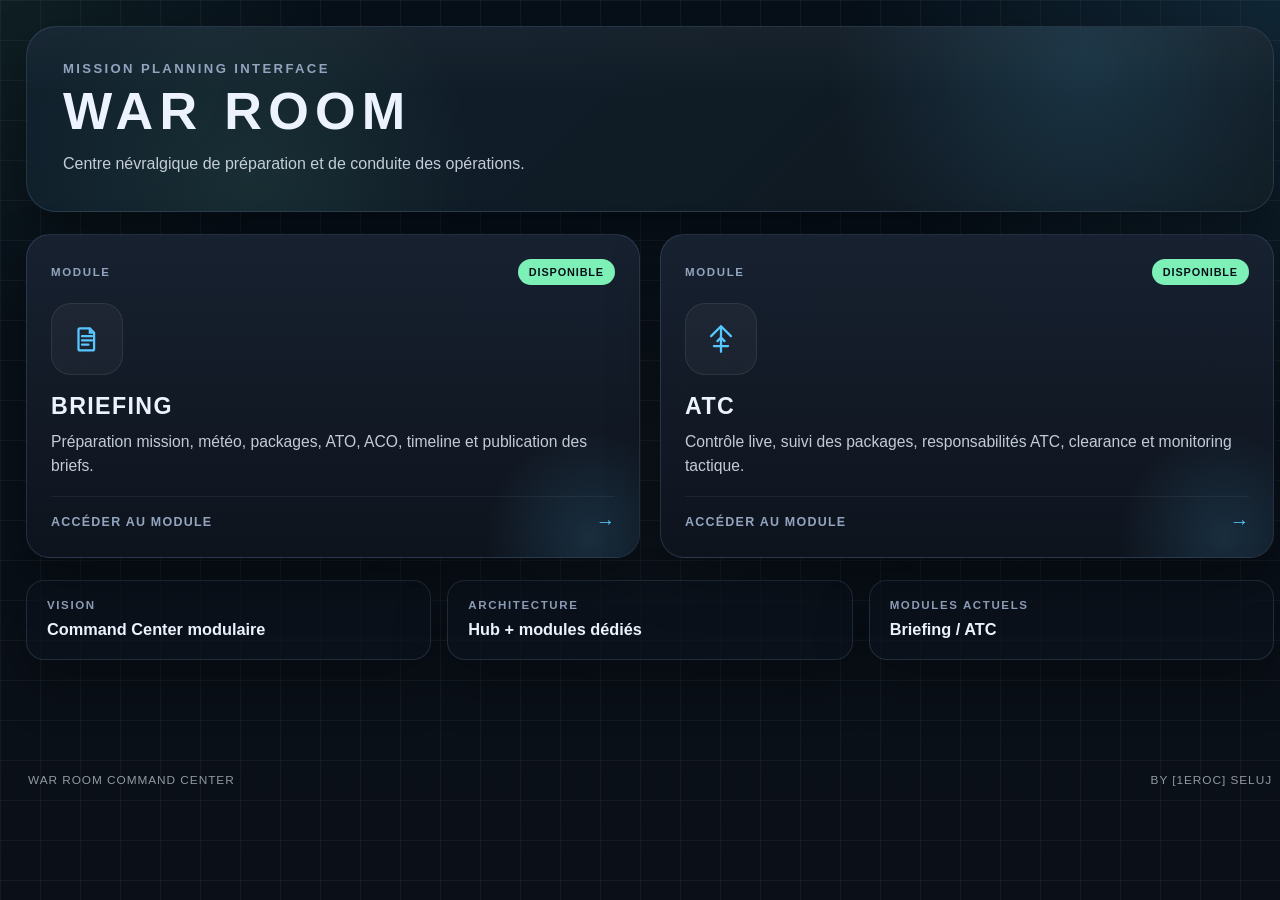
==== commit 51f6441c: "Update index.html" ====
--- a/index.html
+++ b/index.html
@@ -40,7 +40,7 @@
         </div>
 
         <div class="hub-card-footer">
-          <span class="hub-action">Ouvrir le module</span>
+          <span class="hub-action">Accéder au module</span>
           <span class="hub-arrow" aria-hidden="true">→</span>
         </div>
       </a>
@@ -49,7 +49,7 @@
         <div class="hub-card-glow"></div>
         <div class="hub-card-head">
           <div class="hub-kicker">Module</div>
-          <div class="hub-status status-build">Disponible</div>
+          <div class="hub-status status-ready">Disponible</div>
         </div>
 
         <div class="hub-icon" aria-hidden="true">
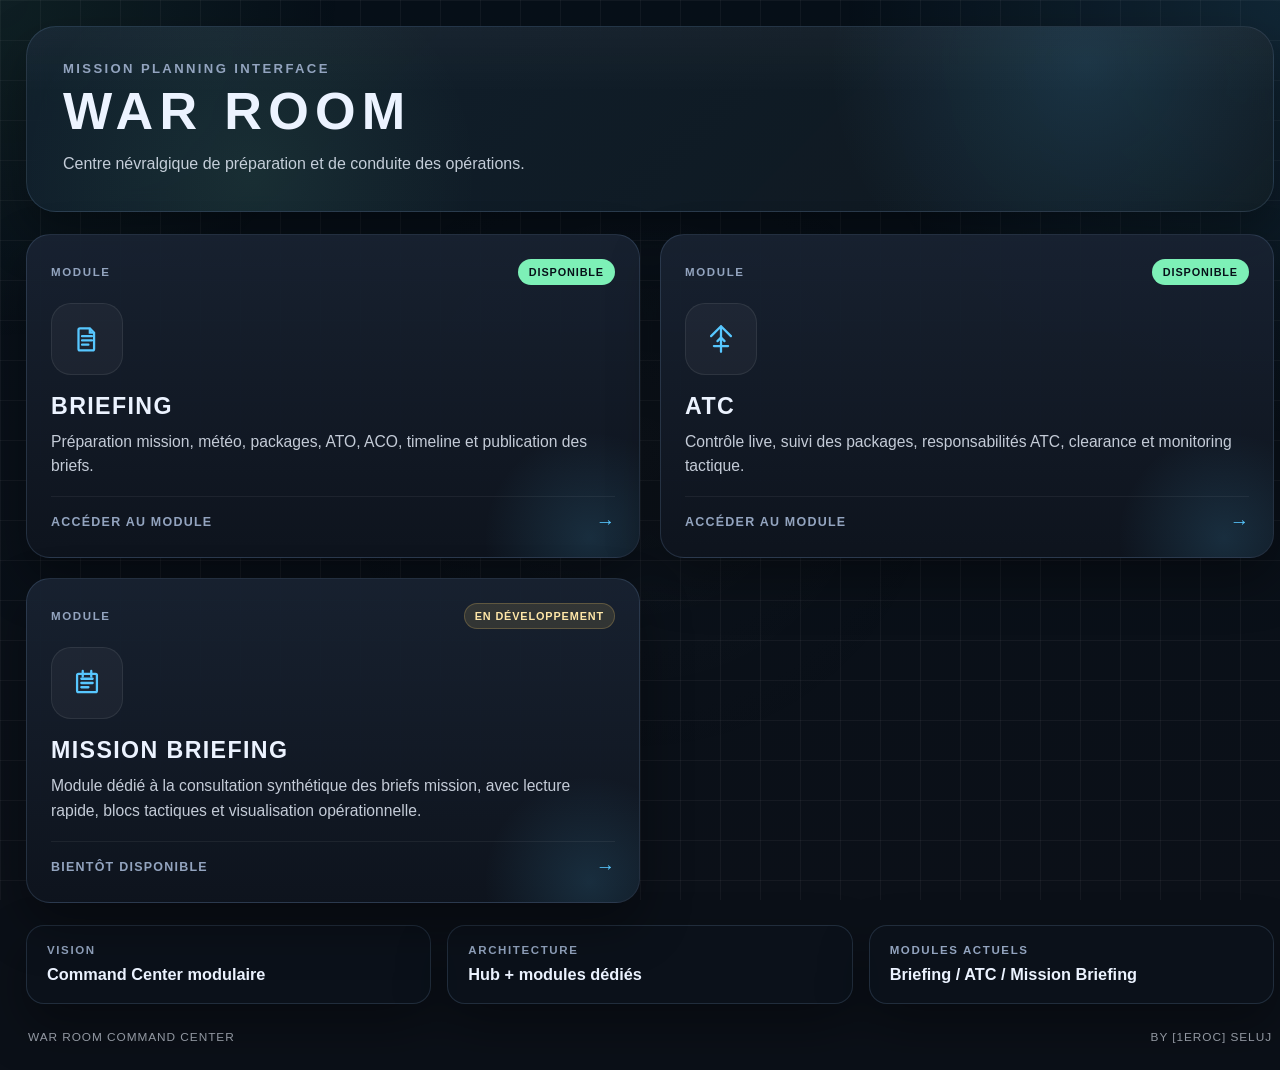
==== commit 0dfaeddc: "Update index.html" ====
--- a/index.html
+++ b/index.html
@@ -71,6 +71,34 @@
           <span class="hub-arrow" aria-hidden="true">→</span>
         </div>
       </a>
+
+      <a class="hub-card is-disabled" href="#" aria-label="Module Mission Briefing en cours de développement" aria-disabled="true">
+        <div class="hub-card-glow"></div>
+        <div class="hub-card-head">
+          <div class="hub-kicker">Module</div>
+          <div class="hub-status status-build">En développement</div>
+        </div>
+
+        <div class="hub-icon" aria-hidden="true">
+          <svg viewBox="0 0 24 24" fill="none">
+            <path d="M6 5.5h12a1 1 0 0 1 1 1v11a1 1 0 0 1-1 1H6a1 1 0 0 1-1-1v-11a1 1 0 0 1 1-1Z" stroke="currentColor" stroke-width="1.6"/>
+            <path d="M8 9h8M8 12h8M8 15h5" stroke="currentColor" stroke-width="1.6" stroke-linecap="round"/>
+            <path d="M9 3.5v4M15 3.5v4" stroke="currentColor" stroke-width="1.6" stroke-linecap="round"/>
+          </svg>
+        </div>
+
+        <div class="hub-card-body">
+          <h2 class="hub-card-title">Mission Briefing</h2>
+          <p class="hub-card-text">
+            Module dédié à la consultation synthétique des briefs mission, avec lecture rapide, blocs tactiques et visualisation opérationnelle.
+          </p>
+        </div>
+
+        <div class="hub-card-footer">
+          <span class="hub-action">Bientôt disponible</span>
+          <span class="hub-arrow" aria-hidden="true">→</span>
+        </div>
+      </a>
     </main>
 
     <section class="overview-panel">
@@ -86,7 +114,7 @@
 
       <div class="overview-card">
         <div class="overview-label">Modules actuels</div>
-        <div class="overview-value">Briefing / ATC</div>
+        <div class="overview-value">Briefing / ATC / Mission Briefing</div>
       </div>
     </section>
 
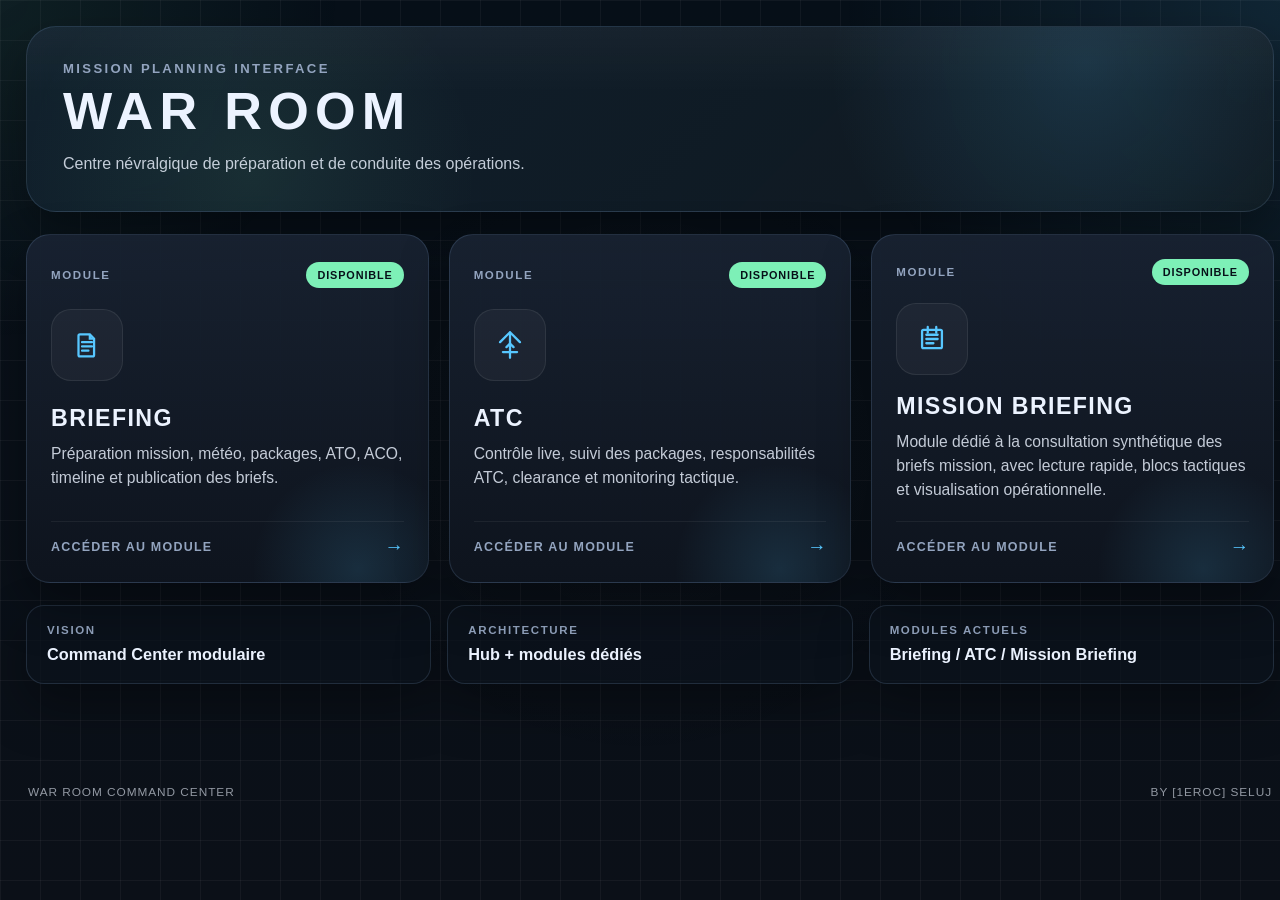
==== commit c809f6df: "Update index.html" ====
--- a/index.html
+++ b/index.html
@@ -72,11 +72,11 @@
         </div>
       </a>
 
-      <a class="hub-card is-disabled" href="#" aria-label="Module Mission Briefing en cours de développement" aria-disabled="true">
+      <a class="hub-card" href="./mission-briefing/index.html" aria-label="Ouvrir le module Mission Briefing">
         <div class="hub-card-glow"></div>
         <div class="hub-card-head">
           <div class="hub-kicker">Module</div>
-          <div class="hub-status status-build">En développement</div>
+          <div class="hub-status status-ready">Disponible</div>
         </div>
 
         <div class="hub-icon" aria-hidden="true">
@@ -95,7 +95,7 @@
         </div>
 
         <div class="hub-card-footer">
-          <span class="hub-action">Bientôt disponible</span>
+          <span class="hub-action">Accéder au module</span>
           <span class="hub-arrow" aria-hidden="true">→</span>
         </div>
       </a>
--- a/style.css
+++ b/style.css
@@ -17,7 +17,9 @@
   font-family:Inter,"Segoe UI",Roboto,Helvetica,Arial,sans-serif;
 }
 
-*{box-sizing:border-box}
+*{
+  box-sizing:border-box;
+}
 
 html,
 body{
@@ -122,7 +124,7 @@
 
 .hub-grid{
   display:grid;
-  grid-template-columns:repeat(2, minmax(0,1fr));
+  grid-template-columns:repeat(3, minmax(0,1fr));
   gap:20px;
 }
 
@@ -143,7 +145,8 @@
     transform .18s ease,
     border-color .18s ease,
     box-shadow .18s ease,
-    background .18s ease;
+    background .18s ease,
+    opacity .18s ease;
 }
 
 .hub-card:hover{
@@ -276,11 +279,35 @@
   font-size:1.2rem;
   font-weight:900;
   color:var(--accent);
-  transition:transform .18s ease;
+  transition:transform .18s ease, color .18s ease;
 }
 
 .hub-card:hover .hub-arrow{
   transform:translateX(4px);
+}
+
+.is-disabled{
+  opacity:.84;
+  cursor:default;
+}
+
+.is-disabled:hover{
+  transform:none;
+  border-color:var(--border);
+  box-shadow:var(--shadow);
+}
+
+.is-disabled:focus-visible{
+  border-color:var(--border);
+  box-shadow:var(--shadow);
+}
+
+.is-disabled .hub-arrow{
+  color:var(--warning);
+}
+
+.is-disabled:hover .hub-arrow{
+  transform:none;
 }
 
 .overview-panel{
@@ -317,8 +344,11 @@
   text-transform:uppercase;
 }
 
-@media (max-width:960px){
-  .hub-grid,
+@media (max-width:1100px){
+  .hub-grid{
+    grid-template-columns:repeat(2, minmax(0,1fr));
+  }
+
   .overview-panel{
     grid-template-columns:1fr;
   }
@@ -340,6 +370,10 @@
     border-radius:24px;
   }
 
+  .hub-grid{
+    grid-template-columns:1fr;
+  }
+
   .hub-card{
     min-height:280px;
     padding:20px;
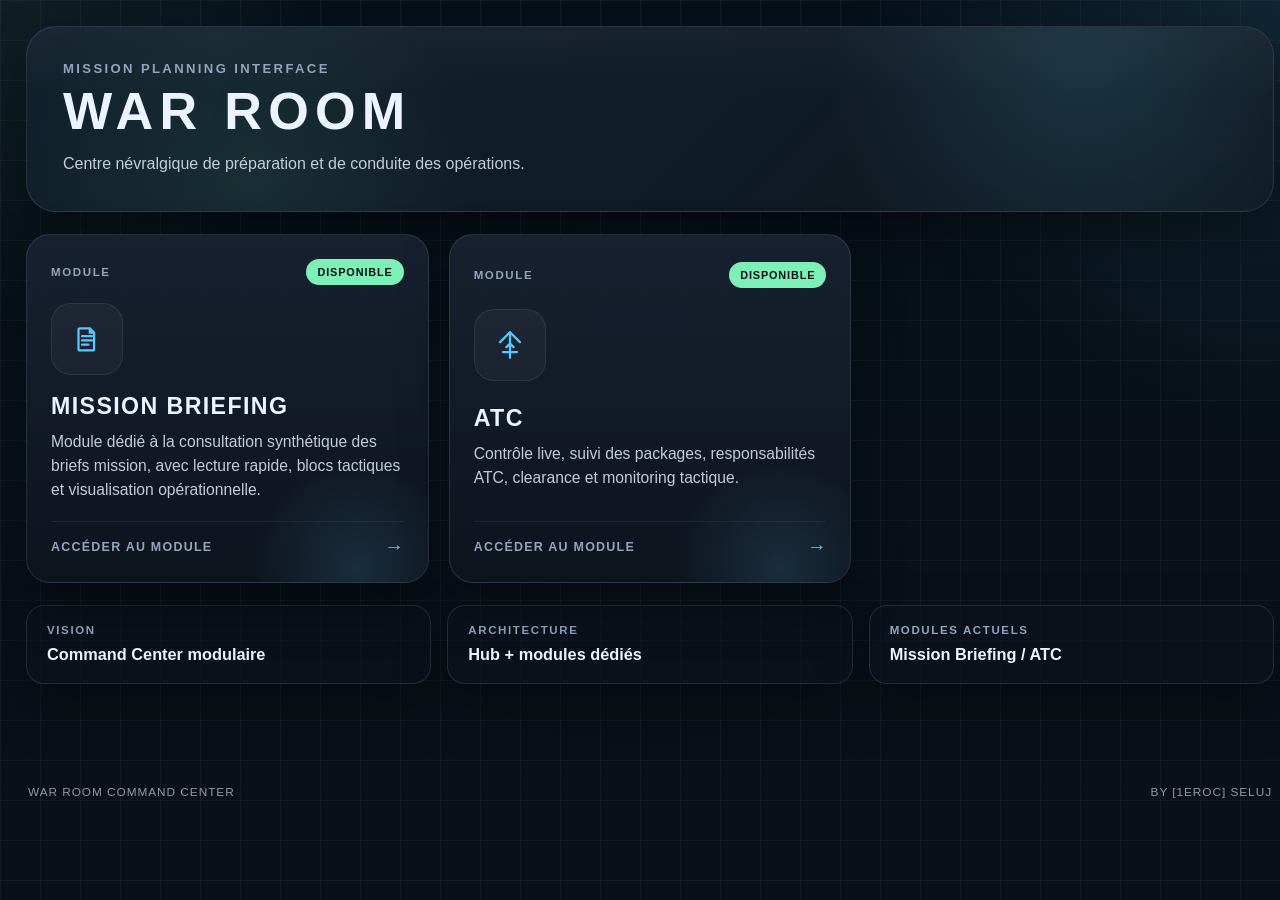
==== commit 83df1f69: "Update index.html" ====
--- a/index.html
+++ b/index.html
@@ -17,7 +17,7 @@
     </header>
 
     <main class="hub-grid">
-      <a class="hub-card" href="./briefing/index.html" aria-label="Ouvrir le module Briefing">
+      <a class="hub-card" href="./mission-briefing/index.html" aria-label="Ouvrir le module Mission Briefing">
         <div class="hub-card-glow"></div>
         <div class="hub-card-head">
           <div class="hub-kicker">Module</div>
@@ -33,9 +33,9 @@
         </div>
 
         <div class="hub-card-body">
-          <h2 class="hub-card-title">Briefing</h2>
+          <h2 class="hub-card-title">Mission Briefing</h2>
           <p class="hub-card-text">
-            Préparation mission, météo, packages, ATO, ACO, timeline et publication des briefs.
+            Module dédié à la consultation synthétique des briefs mission, avec lecture rapide, blocs tactiques et visualisation opérationnelle.
           </p>
         </div>
 
@@ -71,34 +71,6 @@
           <span class="hub-arrow" aria-hidden="true">→</span>
         </div>
       </a>
-
-      <a class="hub-card" href="./mission-briefing/index.html" aria-label="Ouvrir le module Mission Briefing">
-        <div class="hub-card-glow"></div>
-        <div class="hub-card-head">
-          <div class="hub-kicker">Module</div>
-          <div class="hub-status status-ready">Disponible</div>
-        </div>
-
-        <div class="hub-icon" aria-hidden="true">
-          <svg viewBox="0 0 24 24" fill="none">
-            <path d="M6 5.5h12a1 1 0 0 1 1 1v11a1 1 0 0 1-1 1H6a1 1 0 0 1-1-1v-11a1 1 0 0 1 1-1Z" stroke="currentColor" stroke-width="1.6"/>
-            <path d="M8 9h8M8 12h8M8 15h5" stroke="currentColor" stroke-width="1.6" stroke-linecap="round"/>
-            <path d="M9 3.5v4M15 3.5v4" stroke="currentColor" stroke-width="1.6" stroke-linecap="round"/>
-          </svg>
-        </div>
-
-        <div class="hub-card-body">
-          <h2 class="hub-card-title">Mission Briefing</h2>
-          <p class="hub-card-text">
-            Module dédié à la consultation synthétique des briefs mission, avec lecture rapide, blocs tactiques et visualisation opérationnelle.
-          </p>
-        </div>
-
-        <div class="hub-card-footer">
-          <span class="hub-action">Accéder au module</span>
-          <span class="hub-arrow" aria-hidden="true">→</span>
-        </div>
-      </a>
     </main>
 
     <section class="overview-panel">
@@ -114,7 +86,7 @@
 
       <div class="overview-card">
         <div class="overview-label">Modules actuels</div>
-        <div class="overview-value">Briefing / ATC / Mission Briefing</div>
+        <div class="overview-value">Mission Briefing / ATC</div>
       </div>
     </section>
 
